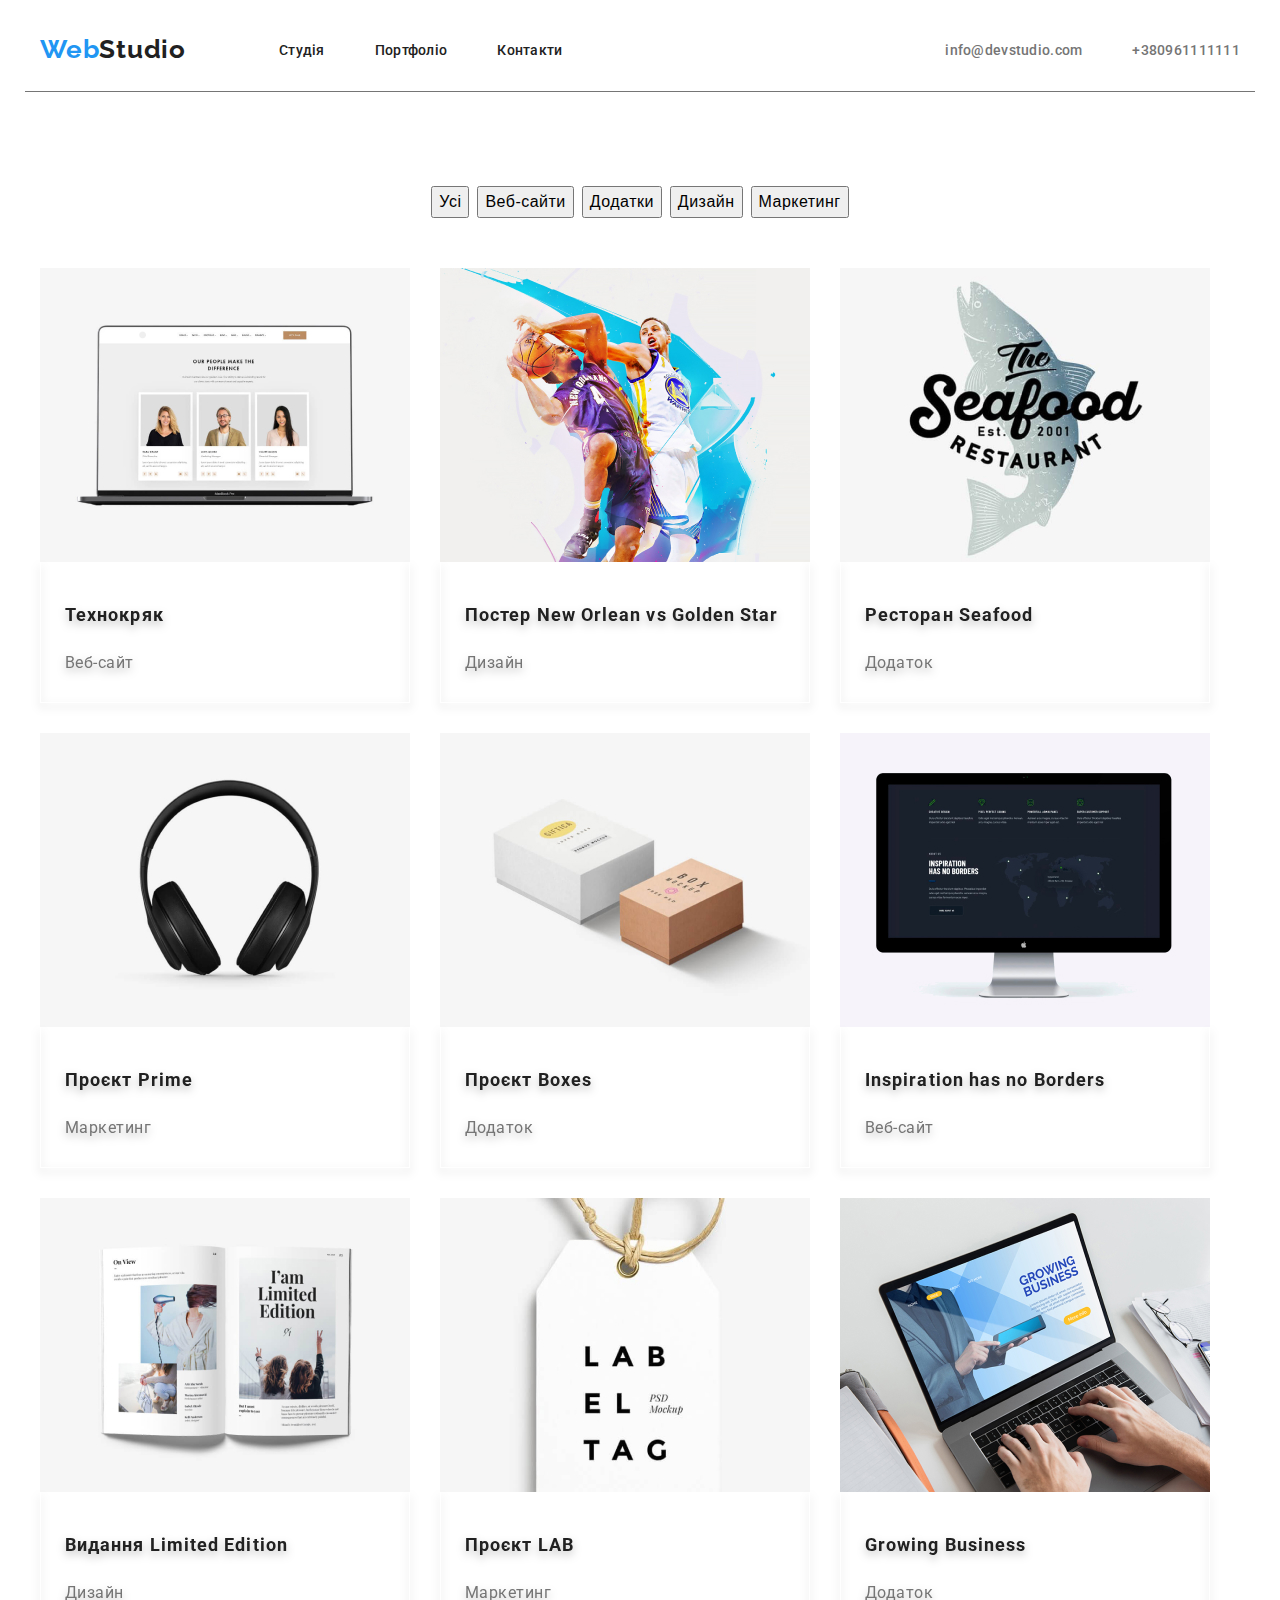
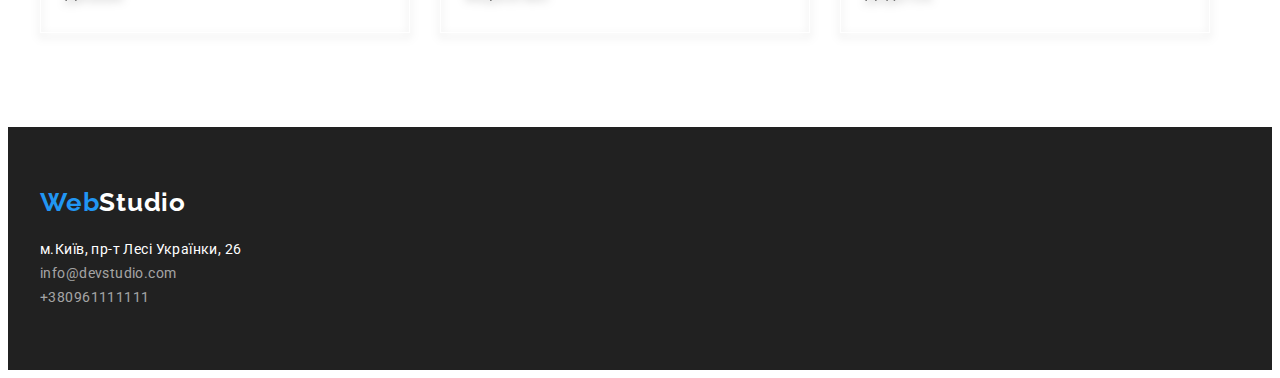
==== portfolio.html @ 7c7ebc12 "Summary (required)" ====
<!DOCTYPE html>
<html lang="uk">

<head>
    <meta charset="UTF-8"/>
    <meta http-equiv="X-UA-Compatible" content="IE-edge"/>
    <meta name="viewport" content="width-device-width, initial-scale=1.0"/>
    <title>Портфоліо</title>
    <link href="https://fonts.googleapis.com/css2?family=Raleway:wght@700&family=Roboto:wght@400;500;700;900&display=swap" rel="stylesheet">
    <link rel="stylesheet" href="https://cdnjs.cloudflare.com/ajax/libs/modern-normalize/1.1.0/modern-normalize.min.css"
        integrity="sha512-wpPYUAdjBVSE4KJnH1VR1HeZfpl1ub8YT/NKx4PuQ5NmX2tKuGu6U/JRp5y+Y8XG2tV+wKQpNHVUX03MfMFn9Q=="
        crossorigin="anonymous" referrerpolicy="no-referrer">
    <link rel="stylesheet" href="./css/styles.css" />
</head>

<body class="page">
    <header class="page-header">
        <div class="container main-nav">
        <nav class="nav-main-nav">
            <a class="header-logo-link" href="#"> Web<span class="header-logo-link-text">Studio</span></a>
            <ul class="list-site-nav">
                <li class="list-item-link"><a class="header-link" href="./index.html"> Студія</a></li>               
                <li class="list-item-link"><a class="header-link" href="">Портфоліо </a></li>
                <li class="list-item-link"><a class="header-link"  href="">Контакти</a></li>
            </ul>
        </nav>
            <ul class="auth-nav-list">
            <li class="auth-nav-list-item"><a class="link-address" href="mailto:info@devstudio.com">info@devstudio.com</a></li>
            <li class="auth-nav-list-item"><a class="link-address" href="tel:+380961111111">+380961111111</a></li>
        </ul>
        </div>
    </header>
    <main>
       
        <section class="section">
            <h1 class="button-list visually-hidden"></h1>
            <ul class="button-list">
                <li> <button type="button" class="main-buttons" >Усі</button></li>
                <li> <button type="button" class="main-buttons">Веб-сайти</button></li>
                <li> <button type="button" class="main-buttons"">Додатки</button></li>
                <li> <button type="button" class="main-buttons">Дизайн</button></li>
                <li> <button type="button" class="main-buttons"">Маркетинг</button></li>
            </ul>
            <ul class="list-presents container">
                <li class="item-works">
                    <a class="link" href=""> 
                    <img class="img" src="./Images/imagesbody/images portfolio/img web.jpg" alt="технокряк" width="370" height="294">
                    <div class="presents">        
                    <h2 class="basic-point">Технокряк</h2>
                    <p class="point">Веб-сайт</p>
                    </div>
                    </a>
                </li>
                <li class="item-works">
                    <a class="link" href="">
                    <img class="img" src="./Images/imagesbody/images portfolio/img design.jpg" alt="Постер дизайну" width="370" height="294">
                    <div class="presents">
                    <h2 class="basic-point">Постер New Orlean vs Golden Star</h2>
                    <p class="point">Дизайн</p>
                    </div>
                    </a>
                </li>
                <li class="item-works">
                    <a class="link" href="">
                    <img class="img" src="./Images/imagesbody/images portfolio/img addition.jpg" alt="Додаток" width="370" height="294">
                    <div class="presents">
                    <h2 class="basic-point">Ресторан Seafood</h2>
                    <p class="point">Додаток</p>
                    </div>
                    </a>
                </li>
                <li class="item-works">
                    <a class="link" href="">
                    <img class="img" src="./Images/imagesbody/images portfolio/img progect prime.jpg" alt="Проєкт прайм" width="370" height="294">
                    <div class="presents">
                    <h2 class="basic-point">Проєкт Prime</h2>
                    <p class="point">Маркетинг</p>
                    </div>
                </a>
                </li>
                <li class="item-works">
                    <a class="link" href="">
                    <img class="img" src="./Images/imagesbody/images portfolio/img progect boxes.jpg" alt="Проєкт Boxes" width="370" height="294">
                    <div class="presents">
                    <h2 class="basic-point">Проєкт Boxes</h2>
                    <p class="point">Додаток</p>
                    </div>
                    </a>
                </li>
                <li class="item-works">
                    <a class="link" href="">
                    <img class="img" src="./Images/imagesbody/images portfolio/img web2.jpg" alt="Веб-сайт" width="370" height="294">
                    <div class="presents" >
                    <h2 class="basic-point">Inspiration has no Borders</h2>
                    <p class="point">Веб-сайт</p>
                    </div>
                    </a>
                </li>
                <li class="item-works">
                    <a class="link" href="">
                    <img class="img" src="./Images/imagesbody/images portfolio/img design edition.jpg" alt="Видання Limited Edition" width="370" height="294">
                    <div class="presents">
                    <h2 class="basic-point">Видання Limited Edition</h2>
                    <p class="point">Дизайн</p>
                    </div>
                    </a>
                </li>
                <li class="item-works">
                    <a class="link" href="">
                    <img class="img" src="./Images/imagesbody/images portfolio/img progect lab.jpg" alt="Проєкт LAB" width="370" height="294">
                    <div class="presents">
                    <h2 class="basic-point">Проєкт LAB</h2>
                    <p class="point">Маркетинг</p>
                    </div>
                    </a>
                </li>
                <li class="item-works">
                    <a class="link" href="">
                    <img class="img" src="./Images/imagesbody/images portfolio/img growing business.jpg" alt="Додаток для бізнесу" width="370"height="294">
                    <div class="presents" >
                    <h2 class="basic-point">Growing Business</h2>
                    <p class="point">Додаток</p>
                    </div>
                    </a>
                </li>
            </ul>
        </section>
    </main>
    <footer class="footer">
        <div class="container">
        <a class="footer-logo-link" href="#"> Web<span class="footer-logo-link-text">Studio</span> </a>
        <address class="footer-address">
            <ul class="footer-address-list">
                <li class="footer-address-list-item"><a class="link"href="https://www.google.com/maps/place/%D0%B1%D1%83%D0%BB.+%D0%9B%D0%B5%D1%81%D0%B8+%D0%A3%D0%BA%D1%80%D0%B0%D0%B8%D0%BD%D0%BA%D0%B8,+26,+%D0%9A%D0%B8%D0%B5%D0%B2,+02000/@50.4265807,30.5383858,17z/data=!3m1!4b1!4m5!3m4!1s0x40d4cf0e033ecbe9:0x57a4dffefec77da0!8m2!3d50.4265807!4d30.5383858">м.Київ, пр-т Лесі Українки, 26</a></li>
                <li class="footer-address-item"><a class="link" href="mailto:info@devstudio.com">info@devstudio.com</a></li>
                <li class="footer-address-item"><a class="link" href="tel:+380961111111">+380961111111</a></li>
            </ul>
        </address>
        </div>
    </footer>
    
    </body>
    
    </html>
---- css/styles.css ----
:root{
    /*Fonts*/
    --main-font:'Roboto',sans-serif;
    --secondary-font:'Raleway',sans-serif;
    /*Text colors*/
    --main-txt-cl: #212121;
    --light-txt-cl:#FFFFFF;
    --accent-txt-cl:#2196F3;
    --grey-txt-cl:#757575;
        }
    /*reset*/
    .link{
        text-decoration: none;
        color: currentColor;
        list-style: none;
    }
    .list{
        list-style: none;
        text-decoration: none;
    }
.page {
    background-color: var(--light-txt-cl);
    font-family: Roboto, sans-serif;
}
.logo {
    font-family:var(--secondary-font);
    font-weight: 700;
    font-size: 26px;
    line-height: 1.2;    
    letter-spacing: 0.03em;
    color: var(--accent-txt-cl);
}

.header {
    background-color:var(--light-txt-cl);
    border-bottom: 1px solid var(--grey-txt-cl);
}
.page-header:{
    border-bottom: 1px;
    border-bottom: solid;
    border-bottom: var(--grey-txt-cl);
}
.header-link{
    text-decoration: none;
    font-weight: 500;
    font-size: 14px;
    line-height: 1.2;
    letter-spacing: 0.02em;
    color: var(--main-txt-cl);
        
}
.header-link:hover,
.header-link:focus{
    color:var(--accent-txt-cl) ;
    cursor: pointer;
}

.hero {
    background-color:var(--main-txt-cl);
}
.hero-title {
    color:var(--light-txt-cl);
    font-weight: 900;
    font-size: 44px;
    line-height: 1.36;
    text-align: center;
    letter-spacing: 0.06em;
    text-transform: uppercase;
    padding-bottom: 30px;
}
.btn{
    font-weight: 700;
    font-size: 16px;
    line-height: 1.88;
    padding: 10px 32px;
    border-radius: 6px;
    align-items: center;
    text-align: center;
    letter-spacing: 0.06em;
    color: var(--light-txt-cl);
    background-color:var(--accent-txt-cl);
    cursor: pointer;
   }
.btn:hover {
    background-color: var(--accent-txt-cl);
    color: var(--light-txt-cl);
    cursor: pointer;
    /*filter:drop-shadow(0px 0 px 1 px rgba 0)*/
}

.btn:focus {
    background-color: var(--accent-txt-cl);
    color: var(--light-txt-cl);
}

.main.basic-works{
    color: var(--main-txt-cl);
}
.basic-points {
    font-weight: 700;
    font-size: 14px;
    line-height: 1.2;
    letter-spacing: 0.03em;
    text-transform: uppercase;
    margin-bottom: 10px;
}
.points{
    font-size: 14px;
    line-height: 1.71;   
    letter-spacing: 0.03em;
    color:var(--grey-txt-cl);
}
.presented-works {
    font-weight: 700;
    font-size: 36px;
    line-height: 1.16;
    text-align: center;
    letter-spacing: 0.03em;
    color: var(--main-txt-cl);
    margin-bottom: 50px;
    align-items: center;
}

.team{
        font-weight: 700;
        font-size: 36px;
        line-height: 1.16;
        text-align: center;
        letter-spacing: 0.03em;
        color:var(--main-txt-cl);
        margin-bottom: 50px;
}   
.full-name{
        font-weight: 500;
        font-size: 16px;
        line-height: 1.18;
        text-align: center;
        letter-spacing: 0.03em;
        color: var(--main-txt-cl)

}
.position{
        font-size: 16px;
        line-height: 1.18;
        text-align: center;
        letter-spacing: 0.03em;
        color:var(--grey-txt-cl);
        margin-top: 10px;
}
.footer{
    background-color:var(--main-txt-cl);
    color:var(--light-txt-cl);
    padding-top: 60px;
    padding-bottom: 60px;
}

.footer-address-list{
        font-size: 14px;
        line-height: 1.71;
        letter-spacing: 0.03em;
        text-decoration: none;
        list-style: none;
        margin-bottom: 9px;
        
}
.footer-address-list:last-child{
    margin-bottom: 0;
}
.footer-logo{
    background-color:var(--main-txt-cl);
    font-family:Raleway,sans-serif;
}
.main-buttons{
    font-weight: 500;
    font-size: 16px;
    line-height: 1.62;
    text-align: center;
    letter-spacing: 0.03em;
    color:var(--main-txt-cl)
     background-color:var(--light-txt-cl);
      
}
.main-buttons:hover {
    background-color: var(--accent-txt-cl);
    color: var(--light-txt-cl);
    cursor: pointer;
    /*filter:drop-shadow(0px 0 px 1 px rgba 0)*/
}

.main-buttons:focus {
    background-color: var(--accent-txt-cl);
    color: var(--light-txt-cl);
}
    
.footer-logo-link {
    font-family: Raleway, sans-serif;
    color: var(--accent-txt-cl);
    text-decoration: none;
    font-weight:700;
    font-size: 26px;
    line-height: 1.19;
    letter-spacing: 0.03em;
    
}
.header-logo-link {
        font-family:Raleway,sans-serif;
        color: var(--accent-txt-cl);
        text-decoration: none;
        font-weight: 700;
        font-size: 26px;
        line-height: 1.19;
        letter-spacing: 0.03em;
}
.header-logo-link-text{
    font-family:Raleway,sans-serif;
    color:var(--main-txt-cl);
}
.footer-logo-link-text {
    font-family:Raleway,sans-serif;
    color:var(--light-txt-cl);
}
.footer-address{
    font-style: normal;
    color: var(--light-txt-cl);
    margin-top: 20px;
}
.footer-address-list-item:{
    font-size: 14px;
    line-height: 1.71;
    letter-spacing: 0.03em;
    color:var(--light-txt-cl);
    text-decoration: none;
    list-style: none;
}
.footer-address-item {
    color: rgba(255, 255, 255, 0.6);
}
.footer-address-item:last-child{
    margin-bottom: 0;
}

.list {
    font-size: 14px;
    line-height: 1.14;
    letter-spacing: 0.02em;
    color: var(--main-txt-cl);
}

.link-address {
    text-decoration: none;
    font-weight: 500;
    font-size: 14px;
    line-height: 1.14;
    letter-spacing: 0.02em;
    color: var(--grey-txt-cl);
}

.link-address:hover {
    color: var(--accent-txt-cl);
    cursor: pointer;
    /*filter:drop-shadow(0px 0 px 1 px rgba 0)*/

}

.link-address:focus {
    color: var(--accent-txt-cl);
    cursor: pointer;

}

.basic-point {
    font-weight: 700;
    font-size: 18px;
    line-height: 2;
    /* identical to box height, or 200% */
    letter-spacing: 0.06em;
    color: var(--main-txt-cl);
    list-style: none;
    text-decoration: none;
}

.point {
    font-weight: 400;
    font-size: 16px;
    line-height: 1.88;
    /* identical to box height, or 188% */
    letter-spacing: 0.03em;
    color: var(--grey-txt-cl);
    margin-bottom: 4px;
}

.list-item-link:hover {
    color: var(--main-txt-cl);
    cursor: pointer;
    /*filter:drop-shadow(0px 0 px 1 px rgba 0)*/

}

.list-item-link:focus {
    color: var(--accent-txt-cl);
    cursor: pointer;

}
/* reset */
h1,
h2
h3,
h4,
h5,
h6,
ul,
p {
    margin: 0;
    padding: 0;
    list-style: none;
}

img {
    display: block;
    max-width: 100%;
    height: auto;
    
}

.container {
    width: 1200px;
    padding-left: 15px;
    padding-right: 15px;
    margin-left: auto;
    margin-right: auto;
   
}
.container-flex{
    padding-top: 30px;
    padding-bottom: 30px;
}
.main-nav{
    display: flex;
    align-items: center;
    border-bottom: 1px solid var(--grey-txt-cl);

}
.nav-main-nav {
    display: flex;
    align-items: center;
}

.list {
    list-style: none;
    display: flex;
    margin: 0;
    padding: 0;
    gap: 30px;
}
.nav-list {
    list-style: none;
    margin-right: auto;
    display: flex;
    align-items: center;
    gap: 30px;
    text-decoration: none;
    }
.header-nav-link {
    display: block;
    padding-top: 52px;
    padding-bottom: 52px;
    font-weight: 800;
    font-size: 12px;
    line-height: 1.33;
    letter-spacing: 0.1em;
    color: var(--main-txt-cl);
    }
.header-group {
    display: flex;
    align-items: center;
    }
.header-contact-link {
    list-style: none
    margin-right: 344px;
    box-sizing: border-box;
    padding-top: 120px;
    padding-bottom: 120px;
}
       
.box {
    width: 150px;
    height: 150px;
    font-size: 2em;
    color: white;
    text-align: center;
    line-height: 150px;
    border-radius: 10px;
    box-shadow: rgba(50, 50, 93, 0.25) 0px 2px 5px -1px, rgba(0, 0, 0, 0.3) 0px 1px 3px -1px;
}
.box:first-child {
    background-color: var(--color-1);
}

.box:nth-child(2n) {
    background-color: var(--color-2);
}

.box:nth-child(2n + 1) {
    background-color: var(--color-3);
}

.list-site-nav {
   display: flex; 
   list-style: none;
   margin-left: 93px;
}

.auth-nav-list {
    display: flex;
    margin-left: auto;
}
.auth-nav-list-item {
    margin-right: 50px;
}
.auth-nav-list-item:last-child{
        margin-right:0;
}
.list-item-link {
    display: block;
    margin-right: 50px;
    padding-top: 32px;
    padding-bottom: 32px;
}
.list-item-link:last-child{
    margin-right: 0;
}
.hero{
    text-align: center;
    padding-top: 200px;
    padding-bottom: 200px;
    margin-bottom: auto;
    margin-right: auto;
    
}
.hero-title {
    margin-bottom: 30px;

}
.section {
    padding-top: 94px;
    padding-bottom: 94px;
}
.list-presents {
    flex-wrap: wrap;
    display: flex;
    gap: 30px;
    
}
.item-works {
    
}
.item-works:nth-child(3n){
    margin-right: 0;
}


.button-list {
    display: flex;
    justify-content: center;
    list-style-type: none;
    margin-bottom: 50px;
    gap: 8px;
    }
    
.button-list:last-child {
        margin-right: 0;
    }

.main-footer {
    text-align:left;
    box-sizing: border-box;
    display: block;
    padding-top: 60px;
    padding-bottom: 60px;

}
.visually-hidden {
    position: absolute;
    width: 1px;
    height: 1px;
    margin: -1px;
    border: 0;
    padding: 0;
    white-space: nowrap;
    clip-path: inset(100%);
    clip: rect(0 0 0 0);
    overflow: hidden;
}
.presents{
    padding-top: 20px;
    padding-bottom: 20px ;
    padding-left:24px; ;
    padding-right:24px ;
    border-left: 1px solid var(--light-txt-cl);
    border-right:1px solid var(--light-txt-cl);
    border-bottom: 1px solid var(--light-txt-cl);
    filter: drop-shadow(0px 4px 4px rgba(0, 0, 0, 0.25));
}
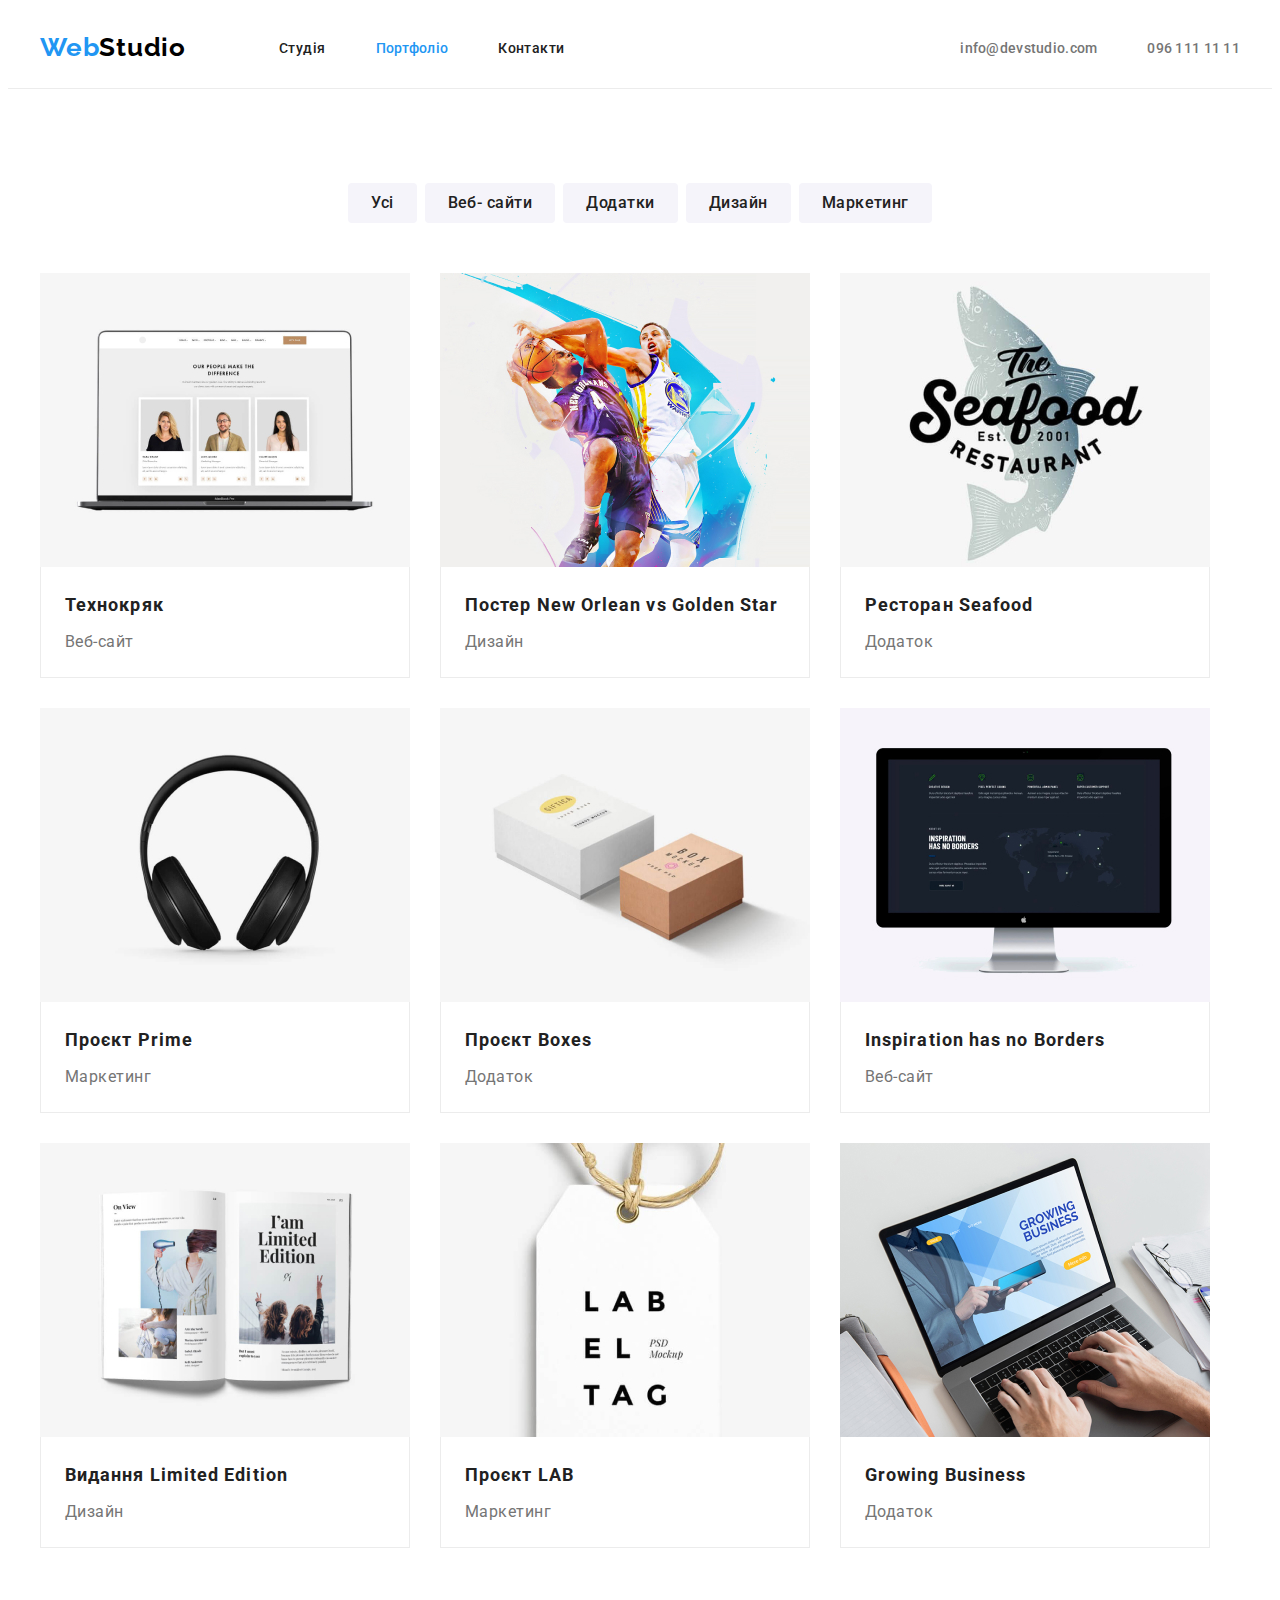
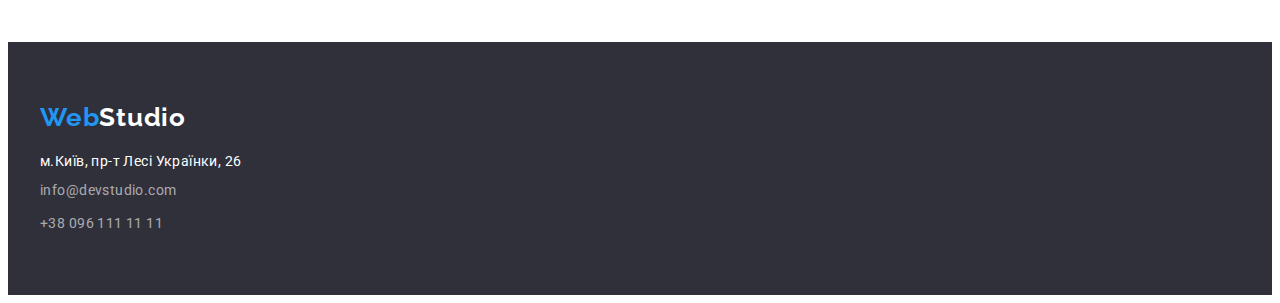
==== commit 496451de: "Summary required" ====
--- a/portfolio.html
+++ b/portfolio.html
@@ -1,144 +1,170 @@
 <!DOCTYPE html>
-<html lang="uk">
+<html lang="en">
 
 <head>
-    <meta charset="UTF-8"/>
-    <meta http-equiv="X-UA-Compatible" content="IE-edge"/>
-    <meta name="viewport" content="width-device-width, initial-scale=1.0"/>
-    <title>Портфоліо</title>
-    <link href="https://fonts.googleapis.com/css2?family=Raleway:wght@700&family=Roboto:wght@400;500;700;900&display=swap" rel="stylesheet">
+    <meta charset="UTF-8" />
+    <meta http-equiv="X-UA-Compatible" content="IE=edge" />
+    <meta name="viewport" content="width=device-width, initial-scale=1.0" />
+    <title>Second page</title>
+    <link rel="preconnect" href="https://fonts.googleapis.com">
+    <link rel="preconnect" href="https://fonts.gstatic.com" crossorigin>
+    <link
+        href="https://fonts.googleapis.com/css2?family=Montserrat:wght@400;700&family=Raleway:wght@700&family=Roboto:wght@400;500;700;900&display=swap"
+        rel="stylesheet">
+
+    <!-- normalize -->
     <link rel="stylesheet" href="https://cdnjs.cloudflare.com/ajax/libs/modern-normalize/1.1.0/modern-normalize.min.css"
         integrity="sha512-wpPYUAdjBVSE4KJnH1VR1HeZfpl1ub8YT/NKx4PuQ5NmX2tKuGu6U/JRp5y+Y8XG2tV+wKQpNHVUX03MfMFn9Q=="
-        crossorigin="anonymous" referrerpolicy="no-referrer">
+        crossorigin="anonymous" referrerpolicy="no-referrer" />
+
     <link rel="stylesheet" href="./css/styles.css" />
 </head>
 
-<body class="page">
-    <header class="page-header">
-        <div class="container main-nav">
-        <nav class="nav-main-nav">
-            <a class="header-logo-link" href="#"> Web<span class="header-logo-link-text">Studio</span></a>
-            <ul class="list-site-nav">
-                <li class="list-item-link"><a class="header-link" href="./index.html"> Студія</a></li>               
-                <li class="list-item-link"><a class="header-link" href="">Портфоліо </a></li>
-                <li class="list-item-link"><a class="header-link"  href="">Контакти</a></li>
+<body>
+
+    <!-- Шапка сторінки -->
+    <header class="section-header">
+        <div class="container header-box">
+            <a class="link-header" href=""><span class="logo">Web</span>Studio</a>
+
+            <!-- Навігація -->
+            <nav class="nav">
+                <ul class="nav-list">
+                    <li class="nav-item">
+                        <a class="link" href="./index.html">Студія</a>
+                    </li>
+                    <li class="nav-item">
+                        <a class="link current" href="">Портфоліо</a>
+                    </li>
+                    <li class="nav-item">
+                        <a class="link" href="">Контакти</a>
+                    </li>
+                </ul>
+            </nav>
+            <ul class="list-contacts">
+                <li class="contacts">
+                    <a class="link-mail" class="mail" href="mailto:info@devstudio.com">info@devstudio.com</a>
+                </li>
+                <li class="contacts">
+                    <a class="link-tel" href="tel:+380961111111"><span class="tel">096 111 11 11</span></a>
+                </li>
             </ul>
-        </nav>
-            <ul class="auth-nav-list">
-            <li class="auth-nav-list-item"><a class="link-address" href="mailto:info@devstudio.com">info@devstudio.com</a></li>
-            <li class="auth-nav-list-item"><a class="link-address" href="tel:+380961111111">+380961111111</a></li>
-        </ul>
         </div>
     </header>
+
     <main>
-       
-        <section class="section">
-            <h1 class="button-list visually-hidden"></h1>
-            <ul class="button-list">
-                <li> <button type="button" class="main-buttons" >Усі</button></li>
-                <li> <button type="button" class="main-buttons">Веб-сайти</button></li>
-                <li> <button type="button" class="main-buttons"">Додатки</button></li>
-                <li> <button type="button" class="main-buttons">Дизайн</button></li>
-                <li> <button type="button" class="main-buttons"">Маркетинг</button></li>
-            </ul>
-            <ul class="list-presents container">
-                <li class="item-works">
-                    <a class="link" href=""> 
-                    <img class="img" src="./Images/imagesbody/images portfolio/img web.jpg" alt="технокряк" width="370" height="294">
-                    <div class="presents">        
-                    <h2 class="basic-point">Технокряк</h2>
-                    <p class="point">Веб-сайт</p>
-                    </div>
-                    </a>
-                </li>
-                <li class="item-works">
-                    <a class="link" href="">
-                    <img class="img" src="./Images/imagesbody/images portfolio/img design.jpg" alt="Постер дизайну" width="370" height="294">
-                    <div class="presents">
-                    <h2 class="basic-point">Постер New Orlean vs Golden Star</h2>
-                    <p class="point">Дизайн</p>
-                    </div>
-                    </a>
-                </li>
-                <li class="item-works">
-                    <a class="link" href="">
-                    <img class="img" src="./Images/imagesbody/images portfolio/img addition.jpg" alt="Додаток" width="370" height="294">
-                    <div class="presents">
-                    <h2 class="basic-point">Ресторан Seafood</h2>
-                    <p class="point">Додаток</p>
-                    </div>
-                    </a>
-                </li>
-                <li class="item-works">
-                    <a class="link" href="">
-                    <img class="img" src="./Images/imagesbody/images portfolio/img progect prime.jpg" alt="Проєкт прайм" width="370" height="294">
-                    <div class="presents">
-                    <h2 class="basic-point">Проєкт Prime</h2>
-                    <p class="point">Маркетинг</p>
-                    </div>
-                </a>
-                </li>
-                <li class="item-works">
-                    <a class="link" href="">
-                    <img class="img" src="./Images/imagesbody/images portfolio/img progect boxes.jpg" alt="Проєкт Boxes" width="370" height="294">
-                    <div class="presents">
-                    <h2 class="basic-point">Проєкт Boxes</h2>
-                    <p class="point">Додаток</p>
-                    </div>
-                    </a>
-                </li>
-                <li class="item-works">
-                    <a class="link" href="">
-                    <img class="img" src="./Images/imagesbody/images portfolio/img web2.jpg" alt="Веб-сайт" width="370" height="294">
-                    <div class="presents" >
-                    <h2 class="basic-point">Inspiration has no Borders</h2>
-                    <p class="point">Веб-сайт</p>
-                    </div>
-                    </a>
-                </li>
-                <li class="item-works">
-                    <a class="link" href="">
-                    <img class="img" src="./Images/imagesbody/images portfolio/img design edition.jpg" alt="Видання Limited Edition" width="370" height="294">
-                    <div class="presents">
-                    <h2 class="basic-point">Видання Limited Edition</h2>
-                    <p class="point">Дизайн</p>
-                    </div>
-                    </a>
-                </li>
-                <li class="item-works">
-                    <a class="link" href="">
-                    <img class="img" src="./Images/imagesbody/images portfolio/img progect lab.jpg" alt="Проєкт LAB" width="370" height="294">
-                    <div class="presents">
-                    <h2 class="basic-point">Проєкт LAB</h2>
-                    <p class="point">Маркетинг</p>
-                    </div>
-                    </a>
-                </li>
-                <li class="item-works">
-                    <a class="link" href="">
-                    <img class="img" src="./Images/imagesbody/images portfolio/img growing business.jpg" alt="Додаток для бізнесу" width="370"height="294">
-                    <div class="presents" >
-                    <h2 class="basic-point">Growing Business</h2>
-                    <p class="point">Додаток</p>
-                    </div>
-                    </a>
-                </li>
-            </ul>
+
+        <!-- Секція проєкти -->
+
+        <section class="section section-projects">
+            <div class="container">
+                <h1 class="visually-hidden">фільтри</h1>
+                <ul class="buttons">
+                    <li><button class="c-button" type="button">Усі</button></li>
+                    <li><button class="c-button" type="button">Веб- сайти</button></li>
+                    <li><button class="c-button" type="button">Додатки</button></li>
+                    <li><button class="c-button" type="button">Дизайн</button></li>
+                    <li><button class="c-button" type="button">Маркетинг</button></li>
+                </ul>
+
+                <ul class="flex-container">
+                    <li class="flex-element">
+                        <img class="flex-item" src="./Images/imagesbody/images portfolio/img web.jpg" alt="Технокряк"
+                            width="370"></img>
+                        <div class="description">
+                            <h2 class="pr-title">Технокряк</h2>
+                            <p class="subtext">Веб-сайт</p>
+                        </div>
+                    </li>
+                    <li class="flex-element">
+                        <img class="flex-item" src="./Images/imagesbody/images portfolio/img design.jpg" alt="Постер"
+                            width="370"></img>
+                        <div class="description">
+                            <h2 class="pr-title">Постер New Orlean vs Golden Star</h2>
+                            <p class="subtext">Дизайн</p>
+                        </div>
+                    </li>
+                    <li class="flex-element">
+                        <img class="flex-item" src="./Images/imagesbody/images portfolio/img addition.jpg"
+                            alt="Ресторан Seafood" width="370"></img>
+                        <div class="description">
+                            <h2 class="pr-title">Ресторан Seafood</h2>
+                            <p class="subtext">Додаток</p>
+                        </div>
+                    </li>
+                    <li class="flex-element">
+                        <img class="flex-item" src="./Images/imagesbody/images portfolio/img progect prime.jpg"
+                            alt="Проєкт Prime" width="370"></img>
+                        <div class="description">
+                            <h2 class="pr-title">Проєкт Prime</h2>
+                            <p class="subtext">Маркетинг</p>
+                        </div>
+                    </li>
+                    <li class="flex-element">
+                        <img class="flex-item" src="./Images/imagesbody/images portfolio/img progect boxes.jpg"
+                            alt="Проєкт Boxes" width="370"></img>
+                        <div class="description">
+                            <h2 class="pr-title">Проєкт Boxes</h2>
+                            <p class="subtext">Додаток</p>
+                        </div>
+                    </li>
+                    <li class="flex-element">
+                        <img class="flex-item" src="./Images/imagesbody/images portfolio/img web2.jpg" alt="монітор"
+                            width="370"></img>
+                        <div class="description">
+                            <h2 class="pr-title">Inspiration has no Borders</h2>
+                            <p class="subtext">Веб-сайт</p>
+                        </div>
+                    </li>
+                    <li class="flex-element">
+                        <img class="flex-item" src="./Images/imagesbody/images portfolio/img design edition.jpg"
+                            alt="журнал" width="370"></img>
+                        <div class="description">
+                            <h2 class="pr-title">Видання Limited Edition</h2>
+                            <p class="subtext">Дизайн</p>
+                        </div>
+                    </li>
+                    <li class="flex-element">
+                        <img class="flex-item" src="./Images/imagesbody/images portfolio/img progect lab.jpg"
+                            alt="Етикетка" width="370"></img>
+                        <div class="description">
+                            <h2 class="pr-title">Проєкт LAB</h2>
+                            <p class="subtext">Маркетинг</p>
+                        </div>
+                    </li>
+                    <li class="flex-element">
+                        <img class="flex-item" src="./Images/imagesbody/images portfolio/img growing business.jpg"
+                            alt="лептоп" width="370"></img>
+                        <div class="description">
+                            <h2 class="pr-title">Growing Business</h2>
+                            <p class="subtext">Додаток</p>
+                        </div>
+                    </li>
+                </ul>
+            </div>
         </section>
+
     </main>
-    <footer class="footer">
-        <div class="container">
-        <a class="footer-logo-link" href="#"> Web<span class="footer-logo-link-text">Studio</span> </a>
-        <address class="footer-address">
-            <ul class="footer-address-list">
-                <li class="footer-address-list-item"><a class="link"href="https://www.google.com/maps/place/%D0%B1%D1%83%D0%BB.+%D0%9B%D0%B5%D1%81%D0%B8+%D0%A3%D0%BA%D1%80%D0%B0%D0%B8%D0%BD%D0%BA%D0%B8,+26,+%D0%9A%D0%B8%D0%B5%D0%B2,+02000/@50.4265807,30.5383858,17z/data=!3m1!4b1!4m5!3m4!1s0x40d4cf0e033ecbe9:0x57a4dffefec77da0!8m2!3d50.4265807!4d30.5383858">м.Київ, пр-т Лесі Українки, 26</a></li>
-                <li class="footer-address-item"><a class="link" href="mailto:info@devstudio.com">info@devstudio.com</a></li>
-                <li class="footer-address-item"><a class="link" href="tel:+380961111111">+380961111111</a></li>
-            </ul>
-        </address>
+
+    <!--Підвал-->
+    <footer class="section-footer">
+        <div class="container container-footer">
+            <a class="footer-link" href="">
+                <span class="logo">Web</span><span class="tail">Studio</span></a>
+            <address>
+                <ul class="footer-list">
+                    <li class="link-footer-address"><a class="link-footer-address"
+                            href="https://www.google.com/maps/place/%D0%B1%D1%83%D0%BB.+%D0%9B%D0%B5%D1%81%D0%B8+%D0%A3%D0%BA%D1%80%D0%B0%D0%B8%D0%BD%D0%BA%D0%B8,+26,+%D0%9A%D0%B8%D0%B5%D0%B2,+02000/@50.4265807,30.5383858,17z/data=!3m1!4b1!4m5!3m4!1s0x40d4cf0e033ecbe9:0x57a4dffefec77da0!8m2!3d50.4265807!4d30.5383858">м.Київ,
+                            пр-т Лесі Українки, 26</a></li>
+                    <li class="link-footer-item">
+                        <a class="link-footer-item" href="mailto:info@devstudio.com">info@devstudio.com</a>
+                    </li>
+                    <li class="link-footer-item">
+                        <a class="link-footer-item" href="tel:+380961111111">+38 096 111 11 11</a>
+                    </li>
+                </ul>
+            </address>
         </div>
     </footer>
-    
-    </body>
-    
-    </html>+
+</html>--- a/css/styles.css
+++ b/css/styles.css
@@ -1,484 +1,235 @@
-:root{
-    /*Fonts*/
-    --main-font:'Roboto',sans-serif;
-    --secondary-font:'Raleway',sans-serif;
-    /*Text colors*/
-    --main-txt-cl: #212121;
-    --light-txt-cl:#FFFFFF;
-    --accent-txt-cl:#2196F3;
-    --grey-txt-cl:#757575;
-        }
-    /*reset*/
-    .link{
-        text-decoration: none;
-        color: currentColor;
-        list-style: none;
-    }
-    .list{
-        list-style: none;
-        text-decoration: none;
-    }
-.page {
-    background-color: var(--light-txt-cl);
-    font-family: Roboto, sans-serif;
-}
-.logo {
-    font-family:var(--secondary-font);
+:root {
+    /* Текстові кольори */
+    --main-txt-color: #757575;
+    --header-color: #212121;
+    --accent-color: #2196F3;
+    --txt-color: #FFFFFF;
+    --add-color: rgba(255, 255, 255, 0.6);
+
+    /* Фонові кольри */
+    --main-bg-color: #FFFFFF;
+    --section-bg-color: #2F303A;
+    --add-bg-color: #F5F4FA;
+
+    /* Інше */
+}
+
+
+/* Стилі для index.html */
+body {
+    color: var(--main-txt-color);
+    background-color: var(--main-bg-color);
+    font-family: 'Roboto';
+    font-size: 14px;
+    /* line-height: calc(24/14);    */
+    letter-spacing: 0.03em;
+}
+
+.section {
+    padding-top: 94px;
+    padding-bottom: 94px;
+}
+
+/* Шапка */
+.section-header {
+    border-bottom: 1px solid #ECECEC;
+}
+.header-box {
+    display: flex;
+    align-items: center;
+}
+.link-header {
+    color: black;
+    text-decoration: none;
+    font-family: 'Raleway';
     font-weight: 700;
     font-size: 26px;
-    line-height: 1.2;    
-    letter-spacing: 0.03em;
-    color: var(--accent-txt-cl);
-}
-
-.header {
-    background-color:var(--light-txt-cl);
-    border-bottom: 1px solid var(--grey-txt-cl);
-}
-.page-header:{
-    border-bottom: 1px;
-    border-bottom: solid;
-    border-bottom: var(--grey-txt-cl);
-}
-.header-link{
-    text-decoration: none;
-    font-weight: 500;
-    font-size: 14px;
-    line-height: 1.2;
-    letter-spacing: 0.02em;
-    color: var(--main-txt-cl);
-        
-}
-.header-link:hover,
-.header-link:focus{
-    color:var(--accent-txt-cl) ;
-    cursor: pointer;
-}
-
-.hero {
-    background-color:var(--main-txt-cl);
-}
-.hero-title {
-    color:var(--light-txt-cl);
-    font-weight: 900;
-    font-size: 44px;
-    line-height: 1.36;
-    text-align: center;
-    letter-spacing: 0.06em;
-    text-transform: uppercase;
-    padding-bottom: 30px;
-}
-.btn{
-    font-weight: 700;
-    font-size: 16px;
-    line-height: 1.88;
-    padding: 10px 32px;
-    border-radius: 6px;
-    align-items: center;
-    text-align: center;
-    letter-spacing: 0.06em;
-    color: var(--light-txt-cl);
-    background-color:var(--accent-txt-cl);
-    cursor: pointer;
-   }
-.btn:hover {
-    background-color: var(--accent-txt-cl);
-    color: var(--light-txt-cl);
-    cursor: pointer;
-    /*filter:drop-shadow(0px 0 px 1 px rgba 0)*/
-}
-
-.btn:focus {
-    background-color: var(--accent-txt-cl);
-    color: var(--light-txt-cl);
-}
-
-.main.basic-works{
-    color: var(--main-txt-cl);
-}
-.basic-points {
-    font-weight: 700;
-    font-size: 14px;
-    line-height: 1.2;
-    letter-spacing: 0.03em;
-    text-transform: uppercase;
-    margin-bottom: 10px;
-}
-.points{
-    font-size: 14px;
-    line-height: 1.71;   
-    letter-spacing: 0.03em;
-    color:var(--grey-txt-cl);
-}
-.presented-works {
-    font-weight: 700;
-    font-size: 36px;
-    line-height: 1.16;
-    text-align: center;
-    letter-spacing: 0.03em;
-    color: var(--main-txt-cl);
-    margin-bottom: 50px;
-    align-items: center;
-}
-
-.team{
-        font-weight: 700;
-        font-size: 36px;
-        line-height: 1.16;
-        text-align: center;
-        letter-spacing: 0.03em;
-        color:var(--main-txt-cl);
-        margin-bottom: 50px;
-}   
-.full-name{
-        font-weight: 500;
-        font-size: 16px;
-        line-height: 1.18;
-        text-align: center;
-        letter-spacing: 0.03em;
-        color: var(--main-txt-cl)
-
-}
-.position{
-        font-size: 16px;
-        line-height: 1.18;
-        text-align: center;
-        letter-spacing: 0.03em;
-        color:var(--grey-txt-cl);
-        margin-top: 10px;
-}
-.footer{
-    background-color:var(--main-txt-cl);
-    color:var(--light-txt-cl);
-    padding-top: 60px;
-    padding-bottom: 60px;
-}
-
-.footer-address-list{
-        font-size: 14px;
-        line-height: 1.71;
-        letter-spacing: 0.03em;
-        text-decoration: none;
-        list-style: none;
-        margin-bottom: 9px;
-        
-}
-.footer-address-list:last-child{
+    line-height: calc(31/26);
+    letter-spacing: 0.03em;
+    margin-right: 93px;
+    padding-top: 24px;
+    padding-bottom: 25px;
+}
+
+.logo {
+    color: var(--accent-color);
+    margin-top: 0;
     margin-bottom: 0;
-}
-.footer-logo{
-    background-color:var(--main-txt-cl);
-    font-family:Raleway,sans-serif;
-}
-.main-buttons{
-    font-weight: 500;
-    font-size: 16px;
-    line-height: 1.62;
-    text-align: center;
-    letter-spacing: 0.03em;
-    color:var(--main-txt-cl)
-     background-color:var(--light-txt-cl);
-      
-}
-.main-buttons:hover {
-    background-color: var(--accent-txt-cl);
-    color: var(--light-txt-cl);
-    cursor: pointer;
-    /*filter:drop-shadow(0px 0 px 1 px rgba 0)*/
-}
-
-.main-buttons:focus {
-    background-color: var(--accent-txt-cl);
-    color: var(--light-txt-cl);
-}
-    
-.footer-logo-link {
-    font-family: Raleway, sans-serif;
-    color: var(--accent-txt-cl);
-    text-decoration: none;
-    font-weight:700;
-    font-size: 26px;
-    line-height: 1.19;
-    letter-spacing: 0.03em;
-    
-}
-.header-logo-link {
-        font-family:Raleway,sans-serif;
-        color: var(--accent-txt-cl);
-        text-decoration: none;
-        font-weight: 700;
-        font-size: 26px;
-        line-height: 1.19;
-        letter-spacing: 0.03em;
-}
-.header-logo-link-text{
-    font-family:Raleway,sans-serif;
-    color:var(--main-txt-cl);
-}
-.footer-logo-link-text {
-    font-family:Raleway,sans-serif;
-    color:var(--light-txt-cl);
-}
-.footer-address{
-    font-style: normal;
-    color: var(--light-txt-cl);
-    margin-top: 20px;
-}
-.footer-address-list-item:{
-    font-size: 14px;
-    line-height: 1.71;
-    letter-spacing: 0.03em;
-    color:var(--light-txt-cl);
-    text-decoration: none;
+
+}
+
+.list {
+
+    margin: 0;
+
+}
+
+ul {
     list-style: none;
-}
-.footer-address-item {
-    color: rgba(255, 255, 255, 0.6);
-}
-.footer-address-item:last-child{
+    margin-top: 0;
     margin-bottom: 0;
-}
-
-.list {
-    font-size: 14px;
-    line-height: 1.14;
-    letter-spacing: 0.02em;
-    color: var(--main-txt-cl);
-}
-
-.link-address {
-    text-decoration: none;
-    font-weight: 500;
-    font-size: 14px;
-    line-height: 1.14;
-    letter-spacing: 0.02em;
-    color: var(--grey-txt-cl);
-}
-
-.link-address:hover {
-    color: var(--accent-txt-cl);
-    cursor: pointer;
-    /*filter:drop-shadow(0px 0 px 1 px rgba 0)*/
-
-}
-
-.link-address:focus {
-    color: var(--accent-txt-cl);
-    cursor: pointer;
-
-}
-
-.basic-point {
-    font-weight: 700;
-    font-size: 18px;
-    line-height: 2;
-    /* identical to box height, or 200% */
-    letter-spacing: 0.06em;
-    color: var(--main-txt-cl);
-    list-style: none;
-    text-decoration: none;
-}
-
-.point {
-    font-weight: 400;
-    font-size: 16px;
-    line-height: 1.88;
-    /* identical to box height, or 188% */
-    letter-spacing: 0.03em;
-    color: var(--grey-txt-cl);
-    margin-bottom: 4px;
-}
-
-.list-item-link:hover {
-    color: var(--main-txt-cl);
-    cursor: pointer;
-    /*filter:drop-shadow(0px 0 px 1 px rgba 0)*/
-
-}
-
-.list-item-link:focus {
-    color: var(--accent-txt-cl);
-    cursor: pointer;
-
-}
-/* reset */
-h1,
-h2
-h3,
-h4,
-h5,
-h6,
-ul,
-p {
-    margin: 0;
-    padding: 0;
-    list-style: none;
+    padding: 0;
 }
 
 img {
     display: block;
     max-width: 100%;
     height: auto;
-    
-}
-
-.container {
-    width: 1200px;
-    padding-left: 15px;
-    padding-right: 15px;
+}
+
+/* Навігація */
+
+.nav {
+    margin-right: auto;
+
+
+}
+
+.nav-list {
+    display: flex;
+    gap: 50px;
+    padding: 0;
+    align-items: center;
+
+}
+
+
+.current {
+    color: var(--accent-color);
+    text-decoration: none;
+    font-weight: 500;
+    font-size: 14px;
+    line-height: calc(16/14);
+    letter-spacing: 0.02em;
+}
+
+.nav-item {
+    display: block;
+    padding: 32px 0;
+
+}
+
+.list-contacts {
+    display: flex;
+    align-items: center;
+    gap: 50px;
+
+
+}
+
+.nav,
+.link {
+    color: var(--header-color);
+    font-weight: 500;
+    /* padding-top: 32px;
+    padding-bottom: 32px; */
+    /* display: inline-block; */
+    align-items: baseline;
+
+}
+
+.current {
+    color: var(--accent-color);
+    text-decoration: none;
+    font-weight: 500;
+    font-size: 14px;
+    line-height: calc(16/14);
+    letter-spacing: 0.02em;
+}
+
+.nav .link:hover,
+.nav .link:focus {
+    color: var(--accent-color);
+
+}
+
+.contacts .link-mail:hover,
+.contacts .link:focus {
+    color: var(--accent-color);
+}
+
+.link-mail {
+    color: var(--main-txt-color);
+    text-decoration: none;
+    font-weight: 500;
+    line-height: calc(16/14);
+    letter-spacing: 0.02em;
+    padding: 32px 0;
+}
+
+.link-tel:hover {
+    color: var(--accent-color);
+}
+
+.link-tel {
+    color: var(--main-txt-color);
+    font-weight: 500;
+    line-height: calc(16/14);
+    letter-spacing: 0.02em;
+    text-decoration: none;
+    padding: 32px 0;
+    display: flex;
+}
+
+/* Hero */
+.section-hero {
+    max-width: 1600px;
+        height: 600px;
+        margin-left: auto;
+        margin-right: auto;
+        margin-top: 0;
+        margin-bottom: 0;
+        padding-top: 200px;
+        padding-bottom: 200px;
+        background-image: linear-gradient(to right, rgba(47, 48, 58, 0.4),
+                rgba(47, 48, 58, 0.4)), url(//Images/imagesbody/img-hero.jpg);
+        background-repeat: no-repeat;
+        background-size: cover;
+        background-position: center;
+   
+}
+
+.hero-title {
+    margin-top: 0;
+    margin-bottom: 30px;
+    font-weight: 900;
+    font-size: 44px;
+    line-height: calc(60/44);
+    letter-spacing: 0.06em;
+    text-transform: uppercase;
+    color: var(--txt-color);
+    margin-right: auto;
     margin-left: auto;
+    width: 696px;
+    text-align: center;
+    padding: 0;
+}
+
+.section-hero,
+.section-footer {
+    background-color: var(--section-bg-color);
+    color: var(--txt-color);
+}
+
+.button {
+    background-color: var(--accent-color);
+    color: var(--txt-color);
+    font-family: inherit;
+    font-weight: 700;
+    font-size: 16px;
+    line-height: calc(30/16);
+    letter-spacing: 0.06em;
+    cursor: pointer;
+    border-radius: 4px;
+    padding: 10px 32px;
+    text-align: center;
+    border: 1px solid transparent;
+    display: block;
     margin-right: auto;
-   
-}
-.container-flex{
-    padding-top: 30px;
-    padding-bottom: 30px;
-}
-.main-nav{
-    display: flex;
-    align-items: center;
-    border-bottom: 1px solid var(--grey-txt-cl);
-
-}
-.nav-main-nav {
-    display: flex;
-    align-items: center;
-}
-
-.list {
-    list-style: none;
-    display: flex;
-    margin: 0;
-    padding: 0;
-    gap: 30px;
-}
-.nav-list {
-    list-style: none;
-    margin-right: auto;
-    display: flex;
-    align-items: center;
-    gap: 30px;
-    text-decoration: none;
-    }
-.header-nav-link {
-    display: block;
-    padding-top: 52px;
-    padding-bottom: 52px;
-    font-weight: 800;
-    font-size: 12px;
-    line-height: 1.33;
-    letter-spacing: 0.1em;
-    color: var(--main-txt-cl);
-    }
-.header-group {
-    display: flex;
-    align-items: center;
-    }
-.header-contact-link {
-    list-style: none
-    margin-right: 344px;
-    box-sizing: border-box;
-    padding-top: 120px;
-    padding-bottom: 120px;
-}
-       
-.box {
-    width: 150px;
-    height: 150px;
-    font-size: 2em;
-    color: white;
-    text-align: center;
-    line-height: 150px;
-    border-radius: 10px;
-    box-shadow: rgba(50, 50, 93, 0.25) 0px 2px 5px -1px, rgba(0, 0, 0, 0.3) 0px 1px 3px -1px;
-}
-.box:first-child {
-    background-color: var(--color-1);
-}
-
-.box:nth-child(2n) {
-    background-color: var(--color-2);
-}
-
-.box:nth-child(2n + 1) {
-    background-color: var(--color-3);
-}
-
-.list-site-nav {
-   display: flex; 
-   list-style: none;
-   margin-left: 93px;
-}
-
-.auth-nav-list {
-    display: flex;
     margin-left: auto;
-}
-.auth-nav-list-item {
-    margin-right: 50px;
-}
-.auth-nav-list-item:last-child{
-        margin-right:0;
-}
-.list-item-link {
-    display: block;
-    margin-right: 50px;
-    padding-top: 32px;
-    padding-bottom: 32px;
-}
-.list-item-link:last-child{
-    margin-right: 0;
-}
-.hero{
-    text-align: center;
-    padding-top: 200px;
-    padding-bottom: 200px;
-    margin-bottom: auto;
-    margin-right: auto;
-    
-}
-.hero-title {
-    margin-bottom: 30px;
-
-}
-.section {
-    padding-top: 94px;
-    padding-bottom: 94px;
-}
-.list-presents {
-    flex-wrap: wrap;
-    display: flex;
-    gap: 30px;
-    
-}
-.item-works {
-    
-}
-.item-works:nth-child(3n){
-    margin-right: 0;
-}
-
-
-.button-list {
-    display: flex;
-    justify-content: center;
-    list-style-type: none;
-    margin-bottom: 50px;
-    gap: 8px;
-    }
-    
-.button-list:last-child {
-        margin-right: 0;
-    }
-
-.main-footer {
-    text-align:left;
-    box-sizing: border-box;
-    display: block;
-    padding-top: 60px;
-    padding-bottom: 60px;
-
-}
+
+}
+
 .visually-hidden {
     position: absolute;
     width: 1px;
@@ -491,13 +242,308 @@
     clip: rect(0 0 0 0);
     overflow: hidden;
 }
-.presents{
-    padding-top: 20px;
-    padding-bottom: 20px ;
-    padding-left:24px; ;
-    padding-right:24px ;
-    border-left: 1px solid var(--light-txt-cl);
-    border-right:1px solid var(--light-txt-cl);
-    border-bottom: 1px solid var(--light-txt-cl);
-    filter: drop-shadow(0px 4px 4px rgba(0, 0, 0, 0.25));
+
+/* Feature */
+
+
+.feature-list {
+    padding: 0;
+    margin: 0;
+    display: flex;
+    gap: 30px;
+}
+
+.feature-item {
+    width: 270px;
+}
+
+.feature-item :not(:nth-last-child) {
+    margin-right: 30px;
+}
+
+.features {
+    font-weight: 700;
+    font-size: 14px;
+    line-height: calc(16/14);
+    letter-spacing: 0.03em;
+    text-transform: uppercase;
+    color: var(--header-color);
+    margin-top: 0;
+    margin-bottom: 10px;
+    padding: 0;
+}
+
+.title {
+    font-weight: 700;
+    font-size: 36px;
+    line-height: calc(42/36);
+    letter-spacing: 0.03em;
+    color: var(--header-color);
+    text-align: center;
+    padding: 0;
+    margin-top: 0;
+    margin-bottom: 50px;
+
+}
+
+.subtitle {
+    font-size: 14px;
+    line-height: calc(24/14);
+    letter-spacing: 0.03em;
+    margin-top: 0;
+    margin-bottom: 0;
+
+}
+
+/* Чим ми займаємося */
+
+.work-list {
+    display: flex;
+    gap: 30px;
+    padding: 0;
+}
+
+.section-work {
+    padding-top: 0;
+}
+
+/* Наша команда */
+.section-about {
+    background-color: var(--add-bg-color);
+
+}
+
+.container-team {
+    justify-content: space-evenly;
+
+}
+
+.team-list {
+    display: flex;
+    gap: 30px;
+    padding: 0;
+}
+
+.team-item {
+    background-color: var(--main-bg-color);
+}
+
+.team {
+    font-weight: 500;
+    font-size: 16px;
+    line-height: calc(19/16);
+    letter-spacing: 0.03em;
+    color: var(--header-color);
+    margin: 0;
+    margin-bottom: 10px;
+
+}
+
+.team-text {
+
+    text-align: center;
+    padding-top: 30px;
+    padding-bottom: 30px;
+}
+
+.team-subtitle {
+    font-size: 16px;
+    line-height: calc(19/16);
+    letter-spacing: 0.03em;
+    margin-top: 0;
+    margin-bottom: 0;
+}
+
+.link {
+    text-decoration: none;
+}
+
+/* Підвал */
+.section-footer {
+    margin-top: 0;
+    margin-bottom: 0;
+    padding-top: 60px;
+    padding-bottom: 60px;
+}
+
+.footer-list {
+    /* display: flex;
+    gap: 9px; */
+    margin-left: 0;
+    padding: 0;
+}
+
+
+.footer-link {
+    font-family: 'Raleway';
+    font-weight: 700;
+    font-size: 26px;
+    line-height: calc(31/26);
+    letter-spacing: 0.03em;
+    color: var(--txt-color);
+    text-decoration: none;
+    margin-top: 20px;
+}
+
+address {
+    font-style: normal;
+    margin-top: 20px;
+}
+
+.paragraph {
+    padding: 0;
+    margin: 0;
+    margin-bottom: 9px;
+}
+
+.link-footer {
+    display: block;
+    color: var(--add-color);
+    text-decoration: none;
+    font-size: 14px;
+    line-height: calc(24/14);
+    margin-bottom: 9px;
+}
+
+.link-footer-address {
+    text-decoration: none;
+    color: var(--txt-color);
+    margin-bottom: 9px;
+
+}
+
+.link-footer-address:hover,
+.link-footer-address:focus {
+    color: var(--accent-color);
+    text-decoration: none;
+}
+
+.link-footer-item {
+    color: var(--add-color);
+    text-decoration: none;
+    font-size: 14px;
+    line-height: calc(24/14);
+    margin-bottom: 9px
+}
+
+.link-footer-item:hover,
+.link-footer-item:focus {
+    color: var(--accent-color);
+    text-decoration: none;
+}
+
+.link-footer-item:last-child {
+    margin-bottom: 0px;
+}
+
+/* .footer-item {
+   
+}  */
+
+/* Стилі для portfolio.html */
+.visually-hidden {
+    position: absolute;
+    width: 1px;
+    height: 1px;
+    margin: -1px;
+    border: 0;
+    padding: 0;
+    white-space: nowrap;
+    clip-path: inset(100%);
+    clip: rect(0 0 0 0);
+    overflow: hidden;
+}
+.buttons {
+    display: flex;
+    margin-bottom: 50px;
+    justify-content: center;
+    padding: 0;
+    gap: 8px;
+}
+
+.buttons .c-buttons:last-child {
+    margin-right: 0px;
+}
+
+.flex-container {
+    display: flex;
+    flex-wrap: wrap;
+    gap: 30px;
+    padding-left: 0;
+
+}
+
+.flex-element {
+    width: 370px;
+}
+
+.flex-element:nth-child(3n) {
+    margin-right: 0px;
+}
+
+.flex-element:nth-last-child(-n+3) {
+    margin-bottom: 0;
+}
+
+.flex-item {
+    margin: 0;
+
+}
+
+.c-button {
+
+    background-color: var(--add-bg-color);
+    color: var(--header-color);
+    font-family: inherit;
+    font-weight: 500;
+    font-size: 16px;
+    line-height: calc(26/16);
+    letter-spacing: 0.03em;
+    cursor: pointer;
+    border-radius: 4px;
+    padding: 6px 22px;
+    text-align: center;
+    border: 1px solid transparent;
+
+}
+
+.description {
+
+    border: 1px solid #ECECEC;
+    border-top: none;
+    padding: 20px 24px;
+
+}
+.c-button:hover,
+.c-button:focus {
+    background-color: var(--accent-color);
+    color: var(--txt-color);
+}
+
+.pr-title {
+    color: var(--header-color);
+    font-weight: 700;
+    font-size: 18px;
+    line-height: calc(36/18);
+    letter-spacing: 0.06em;
+    margin: 0;
+    margin-bottom: 4px;
+    padding: 0;
+}
+
+.subtext {
+    font-size: 16px;
+    line-height: calc(30/16);
+    letter-spacing: 0.03em;
+    padding: 0;
+    margin: 0;
+}
+
+.container {
+    width: 1200px;
+    margin-right: auto;
+    margin-left: auto;
+    padding-right: 15px;
+    padding-left: 15px;
+
 }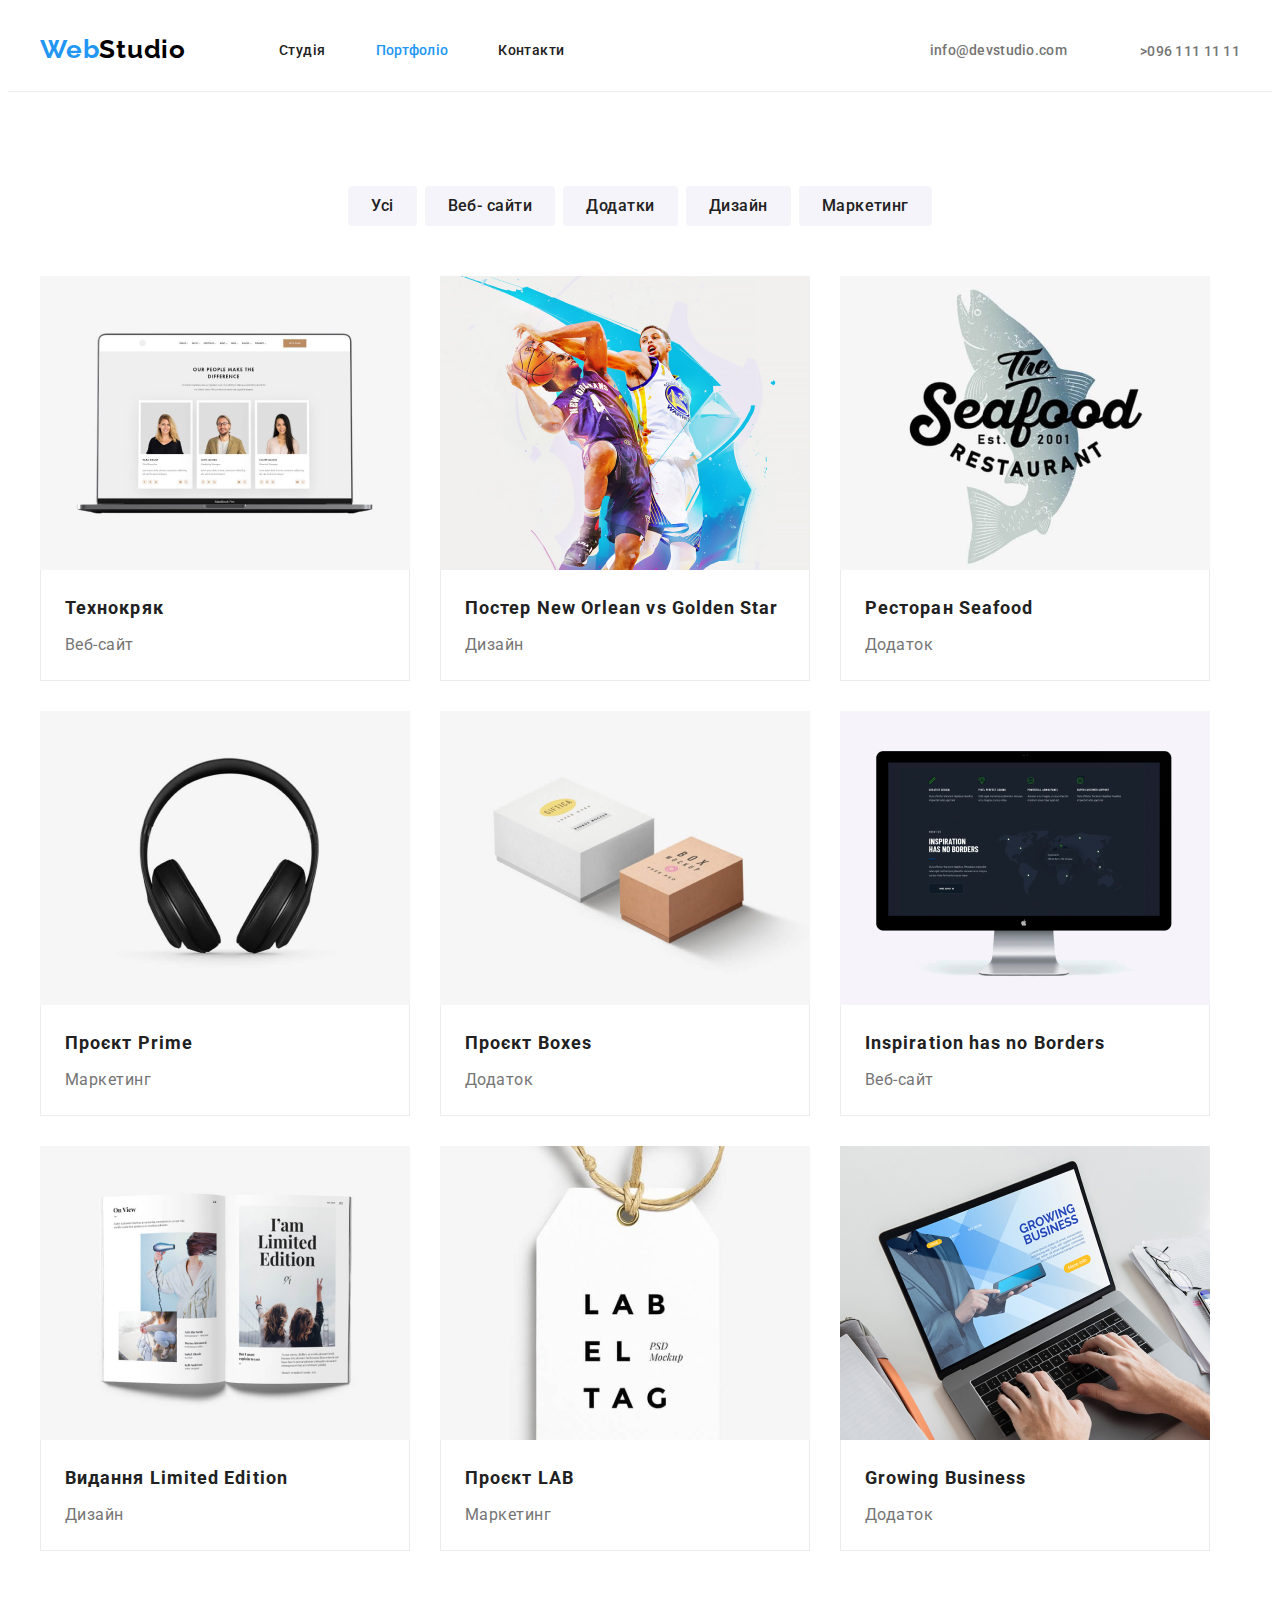
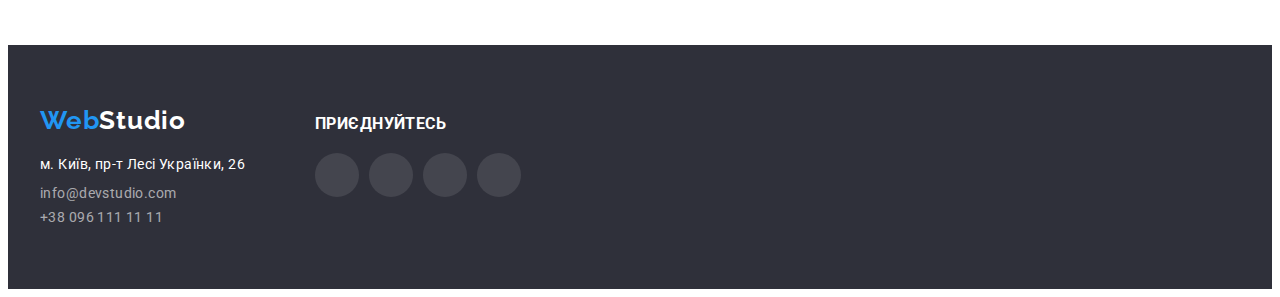
==== commit 45dde3b9: "Summary required" ====
--- a/portfolio.html
+++ b/portfolio.html
@@ -43,10 +43,17 @@
             </nav>
             <ul class="list-contacts">
                 <li class="contacts">
-                    <a class="link-mail" class="mail" href="mailto:info@devstudio.com">info@devstudio.com</a>
+                    <a class="link-mail" class="mail" href="mailto:info@devstudio.com"><svg class="mail-icon" width="16" height="12">
+                        <use href="./images/icons.svg#icon-envelope">
+                        </use>
+                    </svg>info@devstudio.com</a>
                 </li>
                 <li class="contacts">
-                    <a class="link-tel" href="tel:+380961111111"><span class="tel">096 111 11 11</span></a>
+                    <a class="link-tel" href="tel:+380961111111"><svg class="tel-icon" width="10" height="16">
+                        <use href="./images/icons.svg#icon-smartphone">
+                        </use>
+                    </svg>
+                    >096 111 11 11</a>
                 </li>
             </ul>
         </div>
@@ -148,22 +155,61 @@
 
     <!--Підвал-->
     <footer class="section-footer">
-        <div class="container container-footer">
-            <a class="footer-link" href="">
-                <span class="logo">Web</span><span class="tail">Studio</span></a>
-            <address>
-                <ul class="footer-list">
-                    <li class="link-footer-address"><a class="link-footer-address"
-                            href="https://www.google.com/maps/place/%D0%B1%D1%83%D0%BB.+%D0%9B%D0%B5%D1%81%D0%B8+%D0%A3%D0%BA%D1%80%D0%B0%D0%B8%D0%BD%D0%BA%D0%B8,+26,+%D0%9A%D0%B8%D0%B5%D0%B2,+02000/@50.4265807,30.5383858,17z/data=!3m1!4b1!4m5!3m4!1s0x40d4cf0e033ecbe9:0x57a4dffefec77da0!8m2!3d50.4265807!4d30.5383858">м.Київ,
-                            пр-т Лесі Українки, 26</a></li>
-                    <li class="link-footer-item">
-                        <a class="link-footer-item" href="mailto:info@devstudio.com">info@devstudio.com</a>
-                    </li>
-                    <li class="link-footer-item">
-                        <a class="link-footer-item" href="tel:+380961111111">+38 096 111 11 11</a>
-                    </li>
-                </ul>
-            </address>
+        <div class="container flex-container-f">
+            <div class="footer-contacts">
+                <a class="footer-link" href="">
+                    <span class="logo">Web</span><span class="tail">Studio</span></a>
+                <address>
+                    <p class="paragraph">м. Київ, пр-т Лесі Українки, 26</p>
+                    <ul class="footer-list">
+                        <li class="footer-item">
+                            <a class="link-footer" href="mailto:info@devstudio.com">info@devstudio.com</a>
+                        </li>
+                        <li class="footer-item">
+                            <a class="link-footer" href="tel:+380961111111">+38 096 111 11 11</a>
+    
+                        </li>
+                    </ul>
+                </address>
+            </div>
+    
+            <div class="social">
+                <h3 class="social-title">Приєднуйтесь</h3>
+                <ul class="social-list">
+                    <li class="social-item">
+                        <a class="social-link-f" href="" width="44" , height="44">
+                            <svg class="footer-icon" width="20" , height="20">
+                                <use href="./images/icons.svg#icon-instagram">
+                                </use>
+                            </svg>
+                        </a>
+                    </li>
+                    <li class="social-item">
+                        <a class="social-link-f" href="" width="44" , height="44">
+                            <svg class="footer-icon" width="20" , height="20">
+                                <use href="./images/icons.svg#icon-twitter">
+                                </use>
+                            </svg>
+                        </a>
+                    </li>
+                    <li class="social-item">
+                        <a class="social-link-f" href="" width="44" , height="44">
+                            <svg class="footer-icon" width="20" , height="20">
+                                <use href="./images/icons.svg#icon-facebook">
+                                </use>
+                            </svg>
+                        </a>
+                    </li>
+                    <li class="social-item">
+                        <a class="social-link-f" href="" width="44" , height="44">
+                            <svg class="footer-icon" width="20" , height="20">
+                                <use href="./images/icons.svg#icon-linkedin">
+                                </use>
+                            </svg>
+                        </a>
+                    </li>
+                </ul>
+            </div>
         </div>
     </footer>
 
--- a/css/styles.css
+++ b/css/styles.css
@@ -30,14 +30,35 @@
     padding-bottom: 94px;
 }
 
+.container {
+    width: 1200px;
+    margin-right: auto;
+    margin-left: auto;
+    padding-right: 15px;
+    padding-left: 15px;
+
+}
+
 /* Шапка */
 .section-header {
     border-bottom: 1px solid #ECECEC;
 }
+
+
+
+
 .header-box {
     display: flex;
+    width: 1200px;
+    padding-right: 15px;
+    padding-left: 15px;
     align-items: center;
-}
+
+
+}
+
+
+
 .link-header {
     color: black;
     text-decoration: none;
@@ -101,13 +122,20 @@
     font-size: 14px;
     line-height: calc(16/14);
     letter-spacing: 0.02em;
-}
+
+
+
+}
+
 
 .nav-item {
     display: block;
-    padding: 32px 0;
-
-}
+    margin-top: 32px;
+    margin-bottom: 32px;
+
+}
+
+
 
 .list-contacts {
     display: flex;
@@ -121,9 +149,7 @@
 .link {
     color: var(--header-color);
     font-weight: 500;
-    /* padding-top: 32px;
-    padding-bottom: 32px; */
-    /* display: inline-block; */
+    display: block;
     align-items: baseline;
 
 }
@@ -135,6 +161,8 @@
     font-size: 14px;
     line-height: calc(16/14);
     letter-spacing: 0.02em;
+
+
 }
 
 .nav .link:hover,
@@ -143,8 +171,13 @@
 
 }
 
-.contacts .link-mail:hover,
-.contacts .link:focus {
+
+
+
+.link-mail:hover,
+.link-mail:focus,
+.link-tel:hover,
+.link-tel:focus {
     color: var(--accent-color);
 }
 
@@ -156,6 +189,7 @@
     letter-spacing: 0.02em;
     padding: 32px 0;
 }
+
 
 .link-tel:hover {
     color: var(--accent-color);
@@ -171,22 +205,40 @@
     display: flex;
 }
 
+.link-mail,
+.link-tel {
+    display: block
+}
+
+.mail-icon {
+    fill: currentColor;
+    margin-right: 10px;
+
+}
+
+.tel-icon {
+    fill: currentColor;
+    margin-right: 10px;
+}
+
+
+
+
 /* Hero */
 .section-hero {
     max-width: 1600px;
-        height: 600px;
-        margin-left: auto;
-        margin-right: auto;
-        margin-top: 0;
-        margin-bottom: 0;
-        padding-top: 200px;
-        padding-bottom: 200px;
-        background-image: linear-gradient(to right, rgba(47, 48, 58, 0.4),
-                rgba(47, 48, 58, 0.4)), url(//Images/imagesbody/img-hero.jpg);
-        background-repeat: no-repeat;
-        background-size: cover;
-        background-position: center;
-   
+    height: 600px;
+    margin-left: auto;
+    margin-right: auto;
+    margin-top: 0;
+    margin-bottom: 0;
+    padding-top: 200px;
+    padding-bottom: 200px;
+    background-image: linear-gradient(to right, rgba(47, 48, 58, 0.4),
+            rgba(47, 48, 58, 0.4)), url(../Images/imagesbody/img-hero.jpg);
+    background-repeat: no-repeat;
+    background-size: cover;
+    background-position: center;
 }
 
 .hero-title {
@@ -203,6 +255,8 @@
     width: 696px;
     text-align: center;
     padding: 0;
+
+
 }
 
 .section-hero,
@@ -230,18 +284,6 @@
 
 }
 
-.visually-hidden {
-    position: absolute;
-    width: 1px;
-    height: 1px;
-    margin: -1px;
-    border: 0;
-    padding: 0;
-    white-space: nowrap;
-    clip-path: inset(100%);
-    clip: rect(0 0 0 0);
-    overflow: hidden;
-}
 
 /* Feature */
 
@@ -253,12 +295,27 @@
     gap: 30px;
 }
 
-.feature-item {
-    width: 270px;
-}
+/* .feature-item {
+    
+} */
 
 .feature-item :not(:nth-last-child) {
     margin-right: 30px;
+}
+
+.feature-btn {
+    display: flex;
+    align-items: center;
+    justify-content: center;
+    width: 270px;
+    height: 120px;
+    border: transparent;
+    border-radius: 4px;
+    background-color: var(--add-bg-color);
+    margin-bottom: 30px;
+
+
+
 }
 
 .features {
@@ -301,16 +358,23 @@
     display: flex;
     gap: 30px;
     padding: 0;
+
+
 }
 
 .section-work {
+
     padding-top: 0;
+    padding-bottom: 94px;
+
+
 }
 
 /* Наша команда */
 .section-about {
     background-color: var(--add-bg-color);
-
+    margin-top: 0;
+    margin-bottom: 0;
 }
 
 .container-team {
@@ -326,6 +390,48 @@
 
 .team-item {
     background-color: var(--main-bg-color);
+    box-shadow: 0px 1px 1px rgba(0, 0, 0, 0.12),
+        0px 4px 4px rgba(0, 0, 0, 0.06),
+        1px 4px 6px rgba(0, 0, 0, 0.16);
+
+}
+
+.social-list {
+    display: flex;
+    align-items: center;
+    justify-content: center;
+    gap: 10px;
+
+}
+
+
+
+.social-item {
+    display: inline-block;
+    margin: 0;
+    /* padding-bottom: 30px;
+    align-items: center; */
+
+
+}
+
+.social-link {
+    display: flex;
+    align-items: center;
+    justify-content: center;
+    fill: #AFB1B8;
+    width: 44px;
+    height: 44px;
+    border-radius: 50%;
+    gap: 10px;
+
+
+}
+
+.social-link:hover,
+.social-link:focus {
+    fill: var(--txt-color);
+    background-color: var(--accent-color);
 }
 
 .team {
@@ -339,11 +445,14 @@
 
 }
 
+
+
 .team-text {
 
     text-align: center;
     padding-top: 30px;
     padding-bottom: 30px;
+
 }
 
 .team-subtitle {
@@ -351,12 +460,63 @@
     line-height: calc(19/16);
     letter-spacing: 0.03em;
     margin-top: 0;
-    margin-bottom: 0;
-}
+    margin-bottom: 16;
+
+}
+
+
 
 .link {
     text-decoration: none;
 }
+
+
+/* Постійні клієнти */
+
+.section-clients {
+
+    justify-content: center;
+}
+
+.client-title {
+
+    font-weight: 700;
+    font-size: 36px;
+    line-height: calc(42/36);
+    letter-spacing: 0.03em;
+    color: var(--header-color);
+    text-align: center;
+    padding: 0;
+    margin: 0;
+    margin-bottom: 50px;
+}
+
+.client-list {
+    display: flex;
+    gap: 30px;
+    margin-left: auto;
+    margin-right: auto;
+}
+
+.client-link {
+    display: flex;
+    align-items: center;
+    justify-content: center;
+    fill: #AFB1B8;
+    width: 170px;
+    height: 92px;
+    border: 1px solid #afb1b8;
+    border-radius: 4px;
+}
+
+.client-link:hover,
+.client-link:focus {
+    fill: var(--accent-color);
+    border: 1px solid var(--accent-color);
+    ;
+}
+
+
 
 /* Підвал */
 .section-footer {
@@ -366,9 +526,18 @@
     padding-bottom: 60px;
 }
 
+.flex-container-f {
+    display: flex;
+    align-items: baseline;
+
+
+
+}
+
+
+
 .footer-list {
-    /* display: flex;
-    gap: 9px; */
+
     margin-left: 0;
     padding: 0;
 }
@@ -388,12 +557,21 @@
 address {
     font-style: normal;
     margin-top: 20px;
+
 }
 
 .paragraph {
     padding: 0;
     margin: 0;
     margin-bottom: 9px;
+}
+
+
+
+.link-footer:hover,
+.link-footer:focus {
+    color: var(--accent-color);
+    text-decoration: none;
 }
 
 .link-footer {
@@ -402,43 +580,51 @@
     text-decoration: none;
     font-size: 14px;
     line-height: calc(24/14);
+
+
+}
+
+
+.footer-item :not(:nth-last-child) {
     margin-bottom: 9px;
 }
 
-.link-footer-address {
-    text-decoration: none;
-    color: var(--txt-color);
-    margin-bottom: 9px;
-
-}
-
-.link-footer-address:hover,
-.link-footer-address:focus {
-    color: var(--accent-color);
-    text-decoration: none;
-}
-
-.link-footer-item {
-    color: var(--add-color);
-    text-decoration: none;
-    font-size: 14px;
-    line-height: calc(24/14);
-    margin-bottom: 9px
-}
-
-.link-footer-item:hover,
-.link-footer-item:focus {
-    color: var(--accent-color);
-    text-decoration: none;
-}
-
-.link-footer-item:last-child {
-    margin-bottom: 0px;
-}
-
-/* .footer-item {
-   
-}  */
+.social {
+    margin-left: 70px;
+
+}
+
+.social-title {
+    text-transform: uppercase;
+    margin: 0;
+    margin-bottom: 20px;
+}
+
+.social-link-f {
+    display: flex;
+    align-items: center;
+    justify-content: center;
+    width: 44px;
+    height: 44px;
+    background-color: rgba(255, 255, 255, 0.1);
+    border-radius: 50%;
+    display: flex;
+    fill: var(--txt-color);
+}
+
+.social-link-f:hover,
+.social-link-f:focus {
+    background-color: var(--accent-color);
+}
+
+
+
+
+
+
+
+
+
 
 /* Стилі для portfolio.html */
 .visually-hidden {
@@ -453,12 +639,17 @@
     clip: rect(0 0 0 0);
     overflow: hidden;
 }
+
+
+
 .buttons {
     display: flex;
     margin-bottom: 50px;
     justify-content: center;
     padding: 0;
     gap: 8px;
+
+
 }
 
 .buttons .c-buttons:last-child {
@@ -485,10 +676,20 @@
     margin-bottom: 0;
 }
 
+.flex-element:hover {
+
+    box-shadow: 0px 1px 1px rgba(0, 0, 0, 0.12),
+        0px 4px 4px rgba(0, 0, 0, 0.06),
+        1px 4px 6px rgba(0, 0, 0, 0.16);
+
+}
+
 .flex-item {
     margin: 0;
 
 }
+
+
 
 .c-button {
 
@@ -507,6 +708,14 @@
 
 }
 
+.c-button:hover,
+.c-button:focus {
+    box-shadow: 0px 1px 1px rgba(0, 0, 0, 0.12),
+        0px 4px 4px rgba(0, 0, 0, 0.06),
+        1px 4px 6px rgba(0, 0, 0, 0.16);
+}
+
+
 .description {
 
     border: 1px solid #ECECEC;
@@ -514,6 +723,8 @@
     padding: 20px 24px;
 
 }
+
+
 .c-button:hover,
 .c-button:focus {
     background-color: var(--accent-color);
@@ -537,13 +748,6 @@
     letter-spacing: 0.03em;
     padding: 0;
     margin: 0;
-}
-
-.container {
-    width: 1200px;
-    margin-right: auto;
-    margin-left: auto;
-    padding-right: 15px;
-    padding-left: 15px;
+
 
 }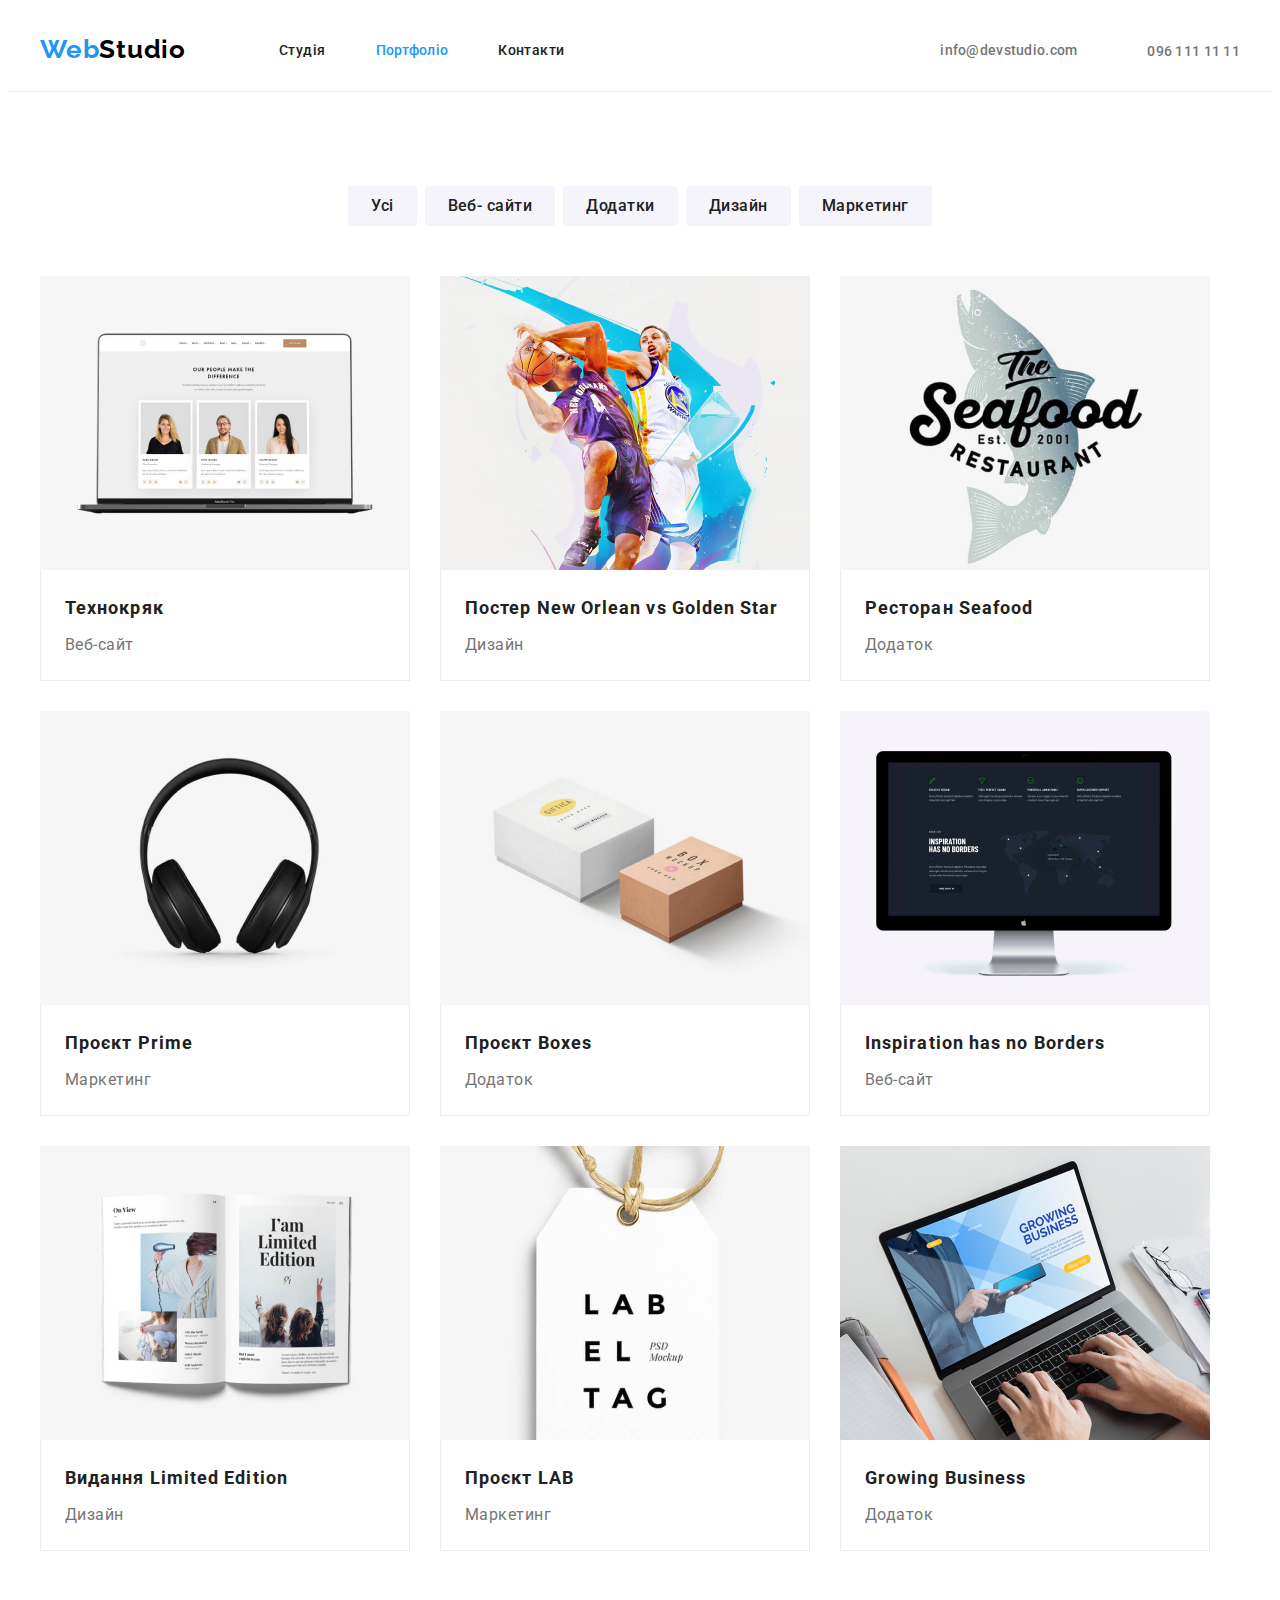
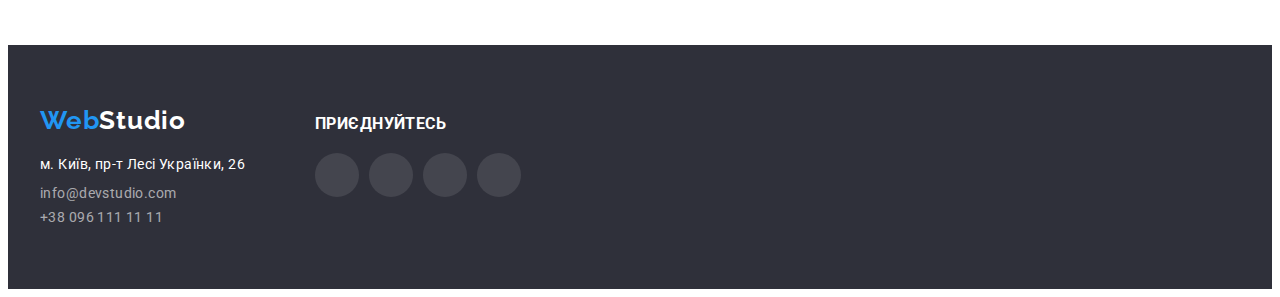
==== commit 82da59ba: "summary required" ====
--- a/portfolio.html
+++ b/portfolio.html
@@ -52,8 +52,7 @@
                     <a class="link-tel" href="tel:+380961111111"><svg class="tel-icon" width="10" height="16">
                         <use href="./images/icons.svg#icon-smartphone">
                         </use>
-                    </svg>
-                    >096 111 11 11</a>
+                    </svg>096 111 11 11</a>
                 </li>
             </ul>
         </div>
--- a/css/styles.css
+++ b/css/styles.css
@@ -14,7 +14,6 @@
     /* Інше */
 }
 
-
 /* Стилі для index.html */
 body {
     color: var(--main-txt-color);
@@ -45,19 +44,13 @@
 }
 
 
-
-
 .header-box {
     display: flex;
     width: 1200px;
     padding-right: 15px;
     padding-left: 15px;
     align-items: center;
-
-
-}
-
-
+}
 
 .link-header {
     color: black;
@@ -76,13 +69,10 @@
     color: var(--accent-color);
     margin-top: 0;
     margin-bottom: 0;
-
 }
 
 .list {
-
-    margin: 0;
-
+    margin: 0;
 }
 
 ul {
@@ -102,8 +92,6 @@
 
 .nav {
     margin-right: auto;
-
-
 }
 
 .nav-list {
@@ -111,7 +99,6 @@
     gap: 50px;
     padding: 0;
     align-items: center;
-
 }
 
 
@@ -122,9 +109,6 @@
     font-size: 14px;
     line-height: calc(16/14);
     letter-spacing: 0.02em;
-
-
-
 }
 
 
@@ -132,7 +116,6 @@
     display: block;
     margin-top: 32px;
     margin-bottom: 32px;
-
 }
 
 
@@ -141,8 +124,6 @@
     display: flex;
     align-items: center;
     gap: 50px;
-
-
 }
 
 .nav,
@@ -151,7 +132,6 @@
     font-weight: 500;
     display: block;
     align-items: baseline;
-
 }
 
 .current {
@@ -161,8 +141,6 @@
     font-size: 14px;
     line-height: calc(16/14);
     letter-spacing: 0.02em;
-
-
 }
 
 .nav .link:hover,
@@ -170,9 +148,6 @@
     color: var(--accent-color);
 
 }
-
-
-
 
 .link-mail:hover,
 .link-mail:focus,
@@ -190,11 +165,9 @@
     padding: 32px 0;
 }
 
-
 .link-tel:hover {
     color: var(--accent-color);
 }
-
 .link-tel {
     color: var(--main-txt-color);
     font-weight: 500;
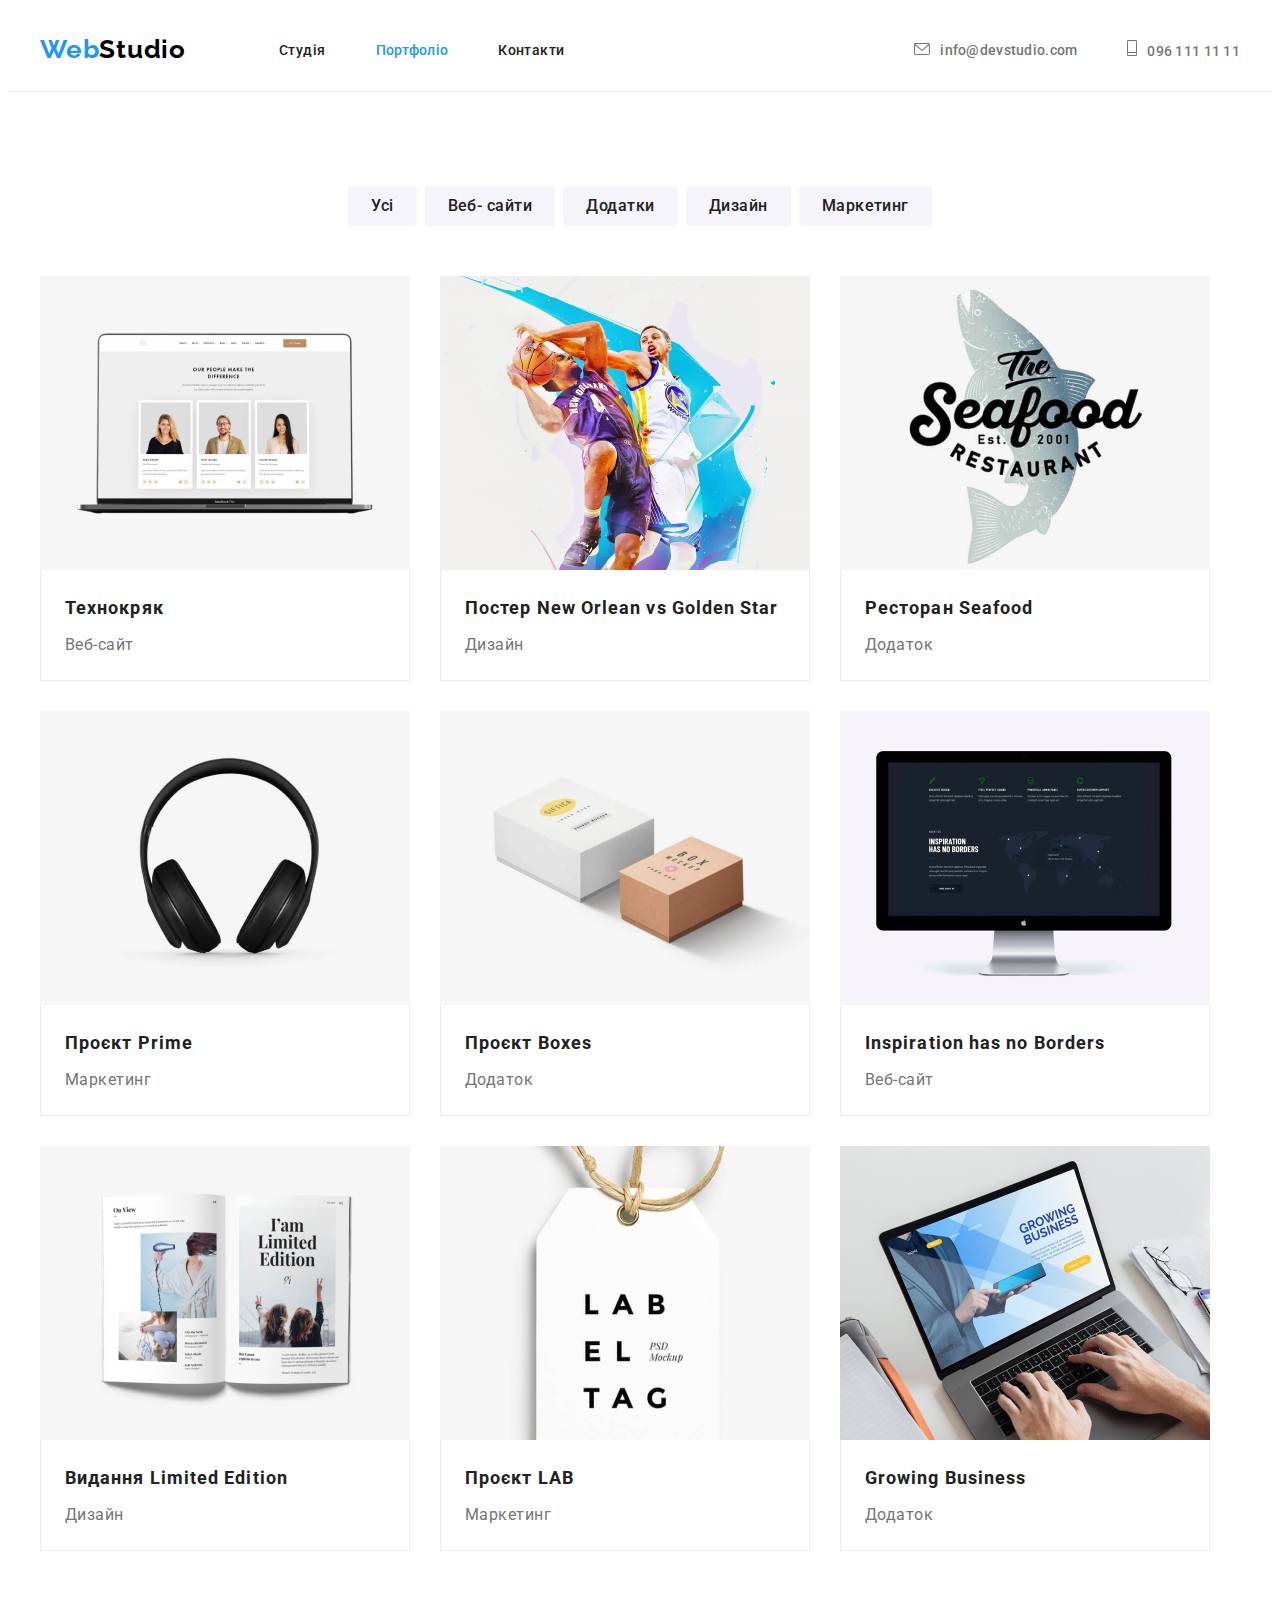
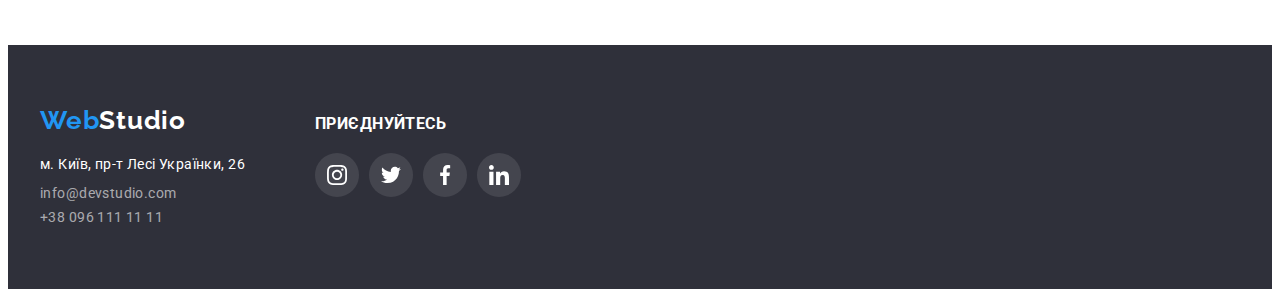
==== commit 9c5d393d: "Update portfolio.html" ====
--- a/portfolio.html
+++ b/portfolio.html
@@ -44,13 +44,13 @@
             <ul class="list-contacts">
                 <li class="contacts">
                     <a class="link-mail" class="mail" href="mailto:info@devstudio.com"><svg class="mail-icon" width="16" height="12">
-                        <use href="./images/icons.svg#icon-envelope">
+                        <use href="./Images/icons.svg#icon-envelope">
                         </use>
                     </svg>info@devstudio.com</a>
                 </li>
                 <li class="contacts">
                     <a class="link-tel" href="tel:+380961111111"><svg class="tel-icon" width="10" height="16">
-                        <use href="./images/icons.svg#icon-smartphone">
+                        <use href="./Images/icons.svg#icon-smartphone">
                         </use>
                     </svg>096 111 11 11</a>
                 </li>
@@ -178,31 +178,31 @@
                     <li class="social-item">
                         <a class="social-link-f" href="" width="44" , height="44">
                             <svg class="footer-icon" width="20" , height="20">
-                                <use href="./images/icons.svg#icon-instagram">
-                                </use>
-                            </svg>
-                        </a>
-                    </li>
-                    <li class="social-item">
-                        <a class="social-link-f" href="" width="44" , height="44">
-                            <svg class="footer-icon" width="20" , height="20">
-                                <use href="./images/icons.svg#icon-twitter">
-                                </use>
-                            </svg>
-                        </a>
-                    </li>
-                    <li class="social-item">
-                        <a class="social-link-f" href="" width="44" , height="44">
-                            <svg class="footer-icon" width="20" , height="20">
-                                <use href="./images/icons.svg#icon-facebook">
-                                </use>
-                            </svg>
-                        </a>
-                    </li>
-                    <li class="social-item">
-                        <a class="social-link-f" href="" width="44" , height="44">
-                            <svg class="footer-icon" width="20" , height="20">
-                                <use href="./images/icons.svg#icon-linkedin">
+                                <use href="./Images/icons.svg#icon-instagram">
+                                </use>
+                            </svg>
+                        </a>
+                    </li>
+                    <li class="social-item">
+                        <a class="social-link-f" href="" width="44" , height="44">
+                            <svg class="footer-icon" width="20" , height="20">
+                                <use href="./Images/icons.svg#icon-twitter">
+                                </use>
+                            </svg>
+                        </a>
+                    </li>
+                    <li class="social-item">
+                        <a class="social-link-f" href="" width="44" , height="44">
+                            <svg class="footer-icon" width="20" , height="20">
+                                <use href="./Images/icons.svg#icon-facebook">
+                                </use>
+                            </svg>
+                        </a>
+                    </li>
+                    <li class="social-item">
+                        <a class="social-link-f" href="" width="44" , height="44">
+                            <svg class="footer-icon" width="20" , height="20">
+                                <use href="./Images/icons.svg#icon-linkedin">
                                 </use>
                             </svg>
                         </a>
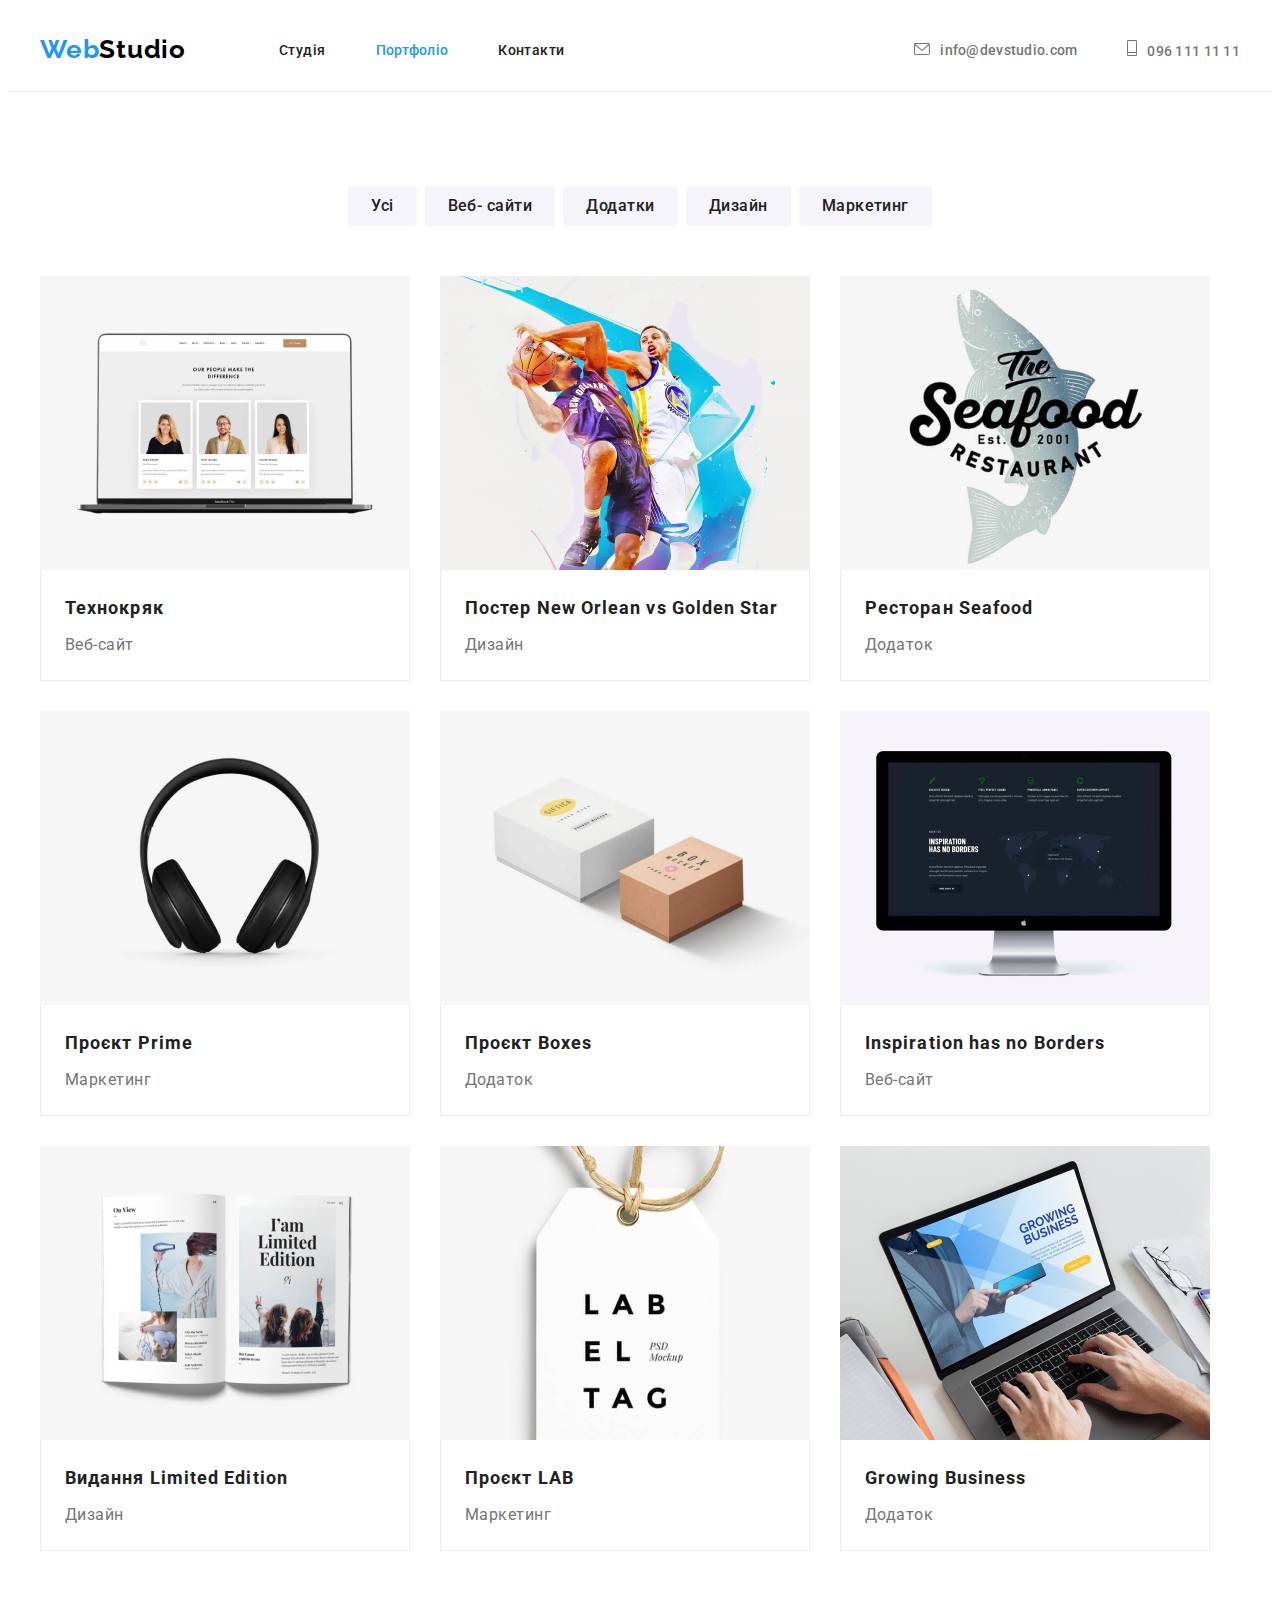
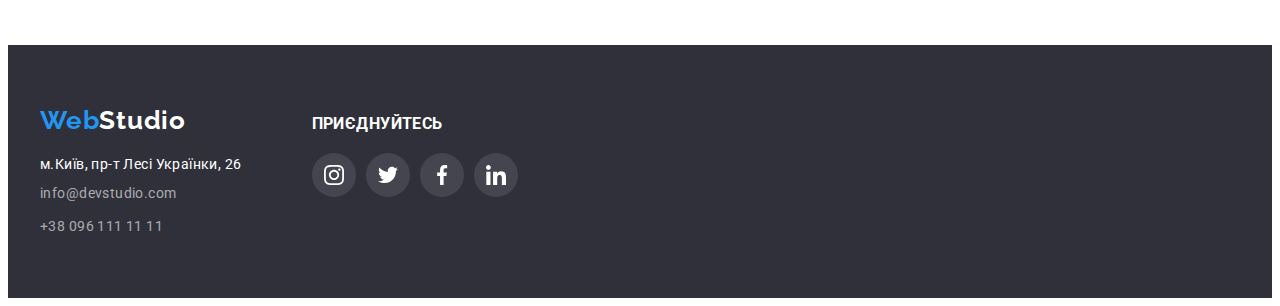
==== commit d1aa48b8: "Summary required" ====
--- a/portfolio.html
+++ b/portfolio.html
@@ -159,14 +159,15 @@
                 <a class="footer-link" href="">
                     <span class="logo">Web</span><span class="tail">Studio</span></a>
                 <address>
-                    <p class="paragraph">м. Київ, пр-т Лесі Українки, 26</p>
                     <ul class="footer-list">
-                        <li class="footer-item">
-                            <a class="link-footer" href="mailto:info@devstudio.com">info@devstudio.com</a>
+                        <li class="link-footer-address"><a class="link-footer-address"
+                                href="https://www.google.com/maps/place/%D0%B1%D1%83%D0%BB.+%D0%9B%D0%B5%D1%81%D0%B8+%D0%A3%D0%BA%D1%80%D0%B0%D0%B8%D0%BD%D0%BA%D0%B8,+26,+%D0%9A%D0%B8%D0%B5%D0%B2,+02000/@50.4265807,30.5383858,17z/data=!3m1!4b1!4m5!3m4!1s0x40d4cf0e033ecbe9:0x57a4dffefec77da0!8m2!3d50.4265807!4d30.5383858">м.Київ,
+                                пр-т Лесі Українки, 26</a></li>
+                        <li class="link-footer-item">
+                            <a class="link-footer-item" href="mailto:info@devstudio.com">info@devstudio.com</a>
                         </li>
-                        <li class="footer-item">
-                            <a class="link-footer" href="tel:+380961111111">+38 096 111 11 11</a>
-    
+                        <li class="link-footer-item">
+                            <a class="link-footer-item" href="tel:+380961111111">+38 096 111 11 11</a>
                         </li>
                     </ul>
                 </address>
--- a/css/styles.css
+++ b/css/styles.css
@@ -538,7 +538,45 @@
     margin: 0;
     margin-bottom: 9px;
 }
-
+.link-footer {
+    display: block;
+    color: var(--add-color);
+    text-decoration: none;
+    font-size: 14px;
+    line-height: calc(24/14);
+    margin-bottom: 9px;
+}
+
+.link-footer-address {
+    text-decoration: none;
+    color: var(--txt-color);
+    margin-bottom: 9px;
+
+}
+
+.link-footer-address:hover,
+.link-footer-address:focus {
+    color: var(--accent-color);
+    text-decoration: none;
+}
+
+.link-footer-item {
+    color: var(--add-color);
+    text-decoration: none;
+    font-size: 14px;
+    line-height: calc(24/14);
+    margin-bottom: 9px
+}
+
+.link-footer-item:hover,
+.link-footer-item:focus {
+    color: var(--accent-color);
+    text-decoration: none;
+}
+
+.link-footer-item:last-child {
+    margin-bottom: 0px;
+}
 
 
 .link-footer:hover,
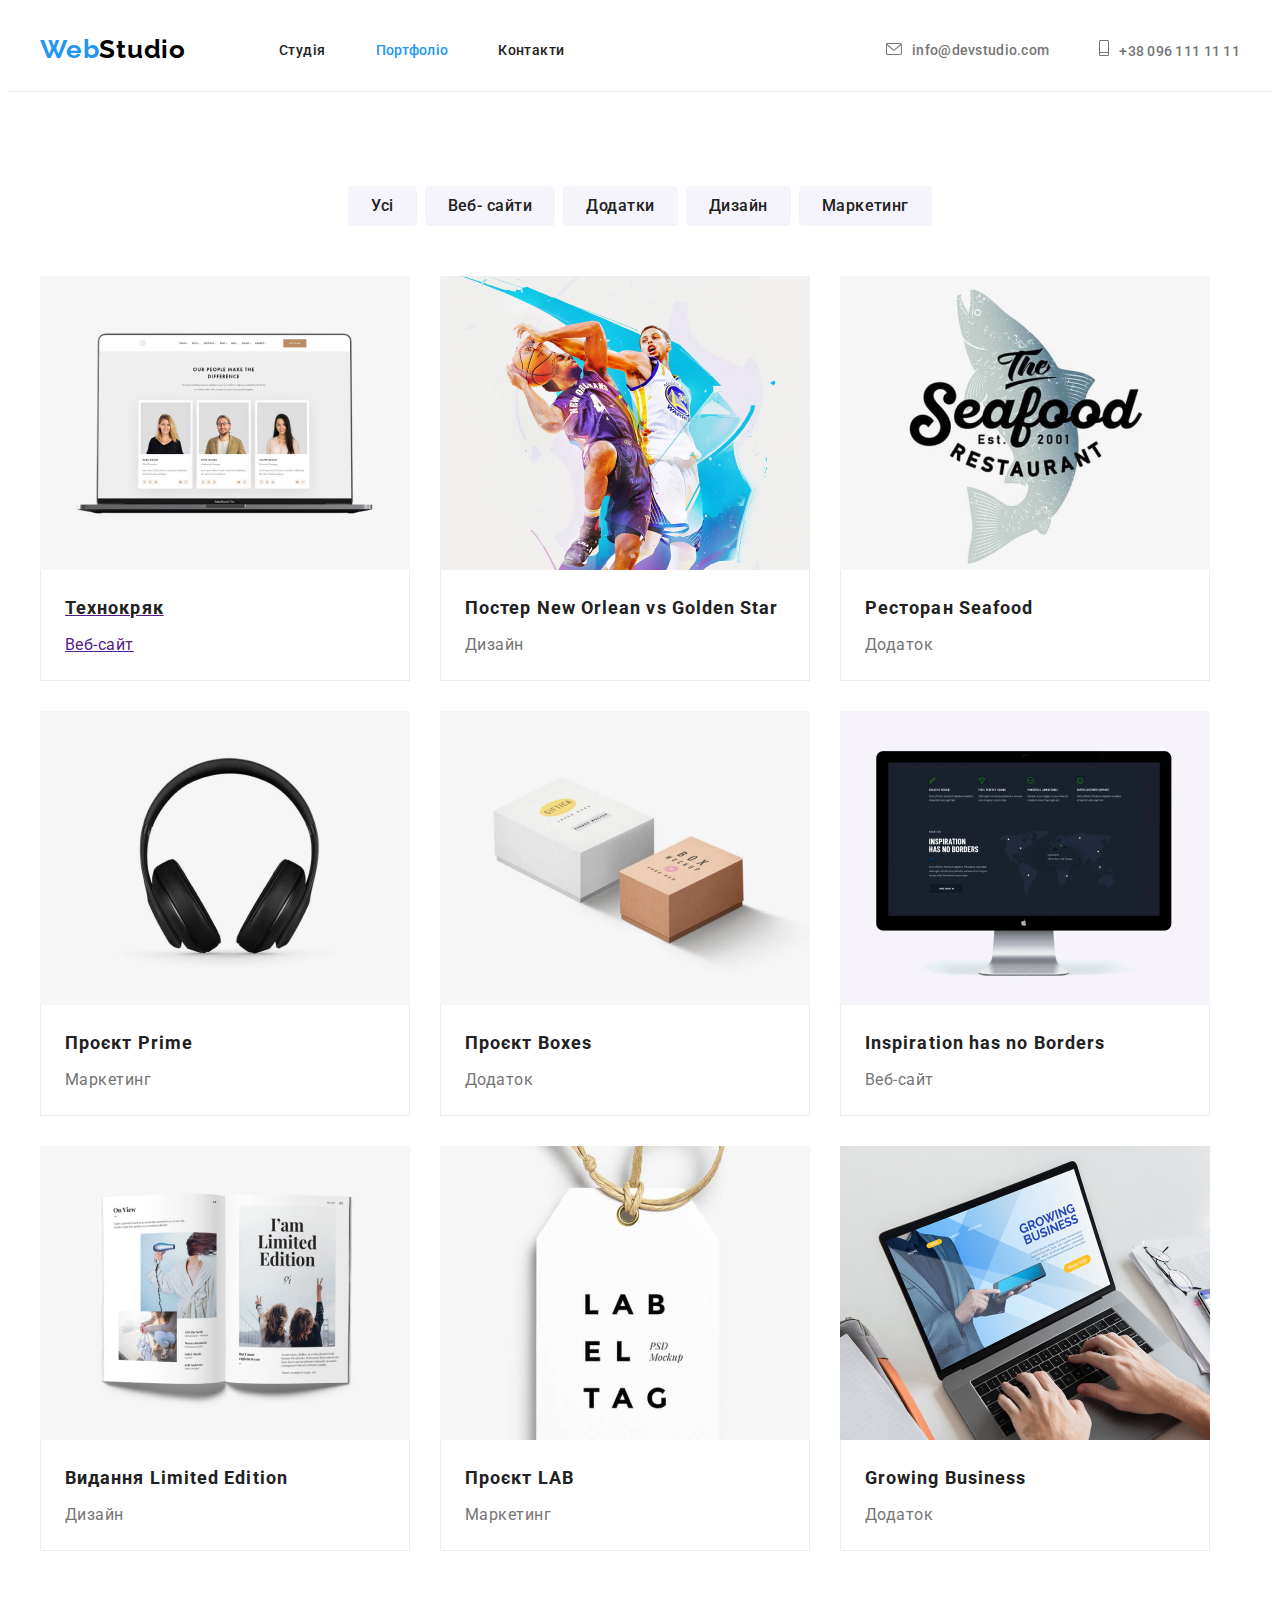
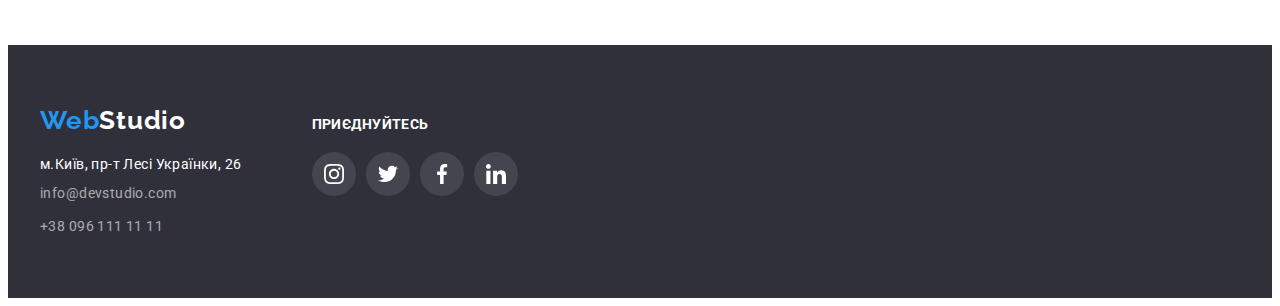
==== commit 95f99b4c: "Summary required" ====
--- a/portfolio.html
+++ b/portfolio.html
@@ -52,7 +52,7 @@
                     <a class="link-tel" href="tel:+380961111111"><svg class="tel-icon" width="10" height="16">
                         <use href="./Images/icons.svg#icon-smartphone">
                         </use>
-                    </svg>096 111 11 11</a>
+                    </svg>+38 096 111 11 11</a>
                 </li>
             </ul>
         </div>
@@ -75,12 +75,14 @@
 
                 <ul class="flex-container">
                     <li class="flex-element">
+                        <a class="element" href="">
                         <img class="flex-item" src="./Images/imagesbody/images portfolio/img web.jpg" alt="Технокряк"
                             width="370"></img>
                         <div class="description">
                             <h2 class="pr-title">Технокряк</h2>
                             <p class="subtext">Веб-сайт</p>
                         </div>
+                    </a>
                     </li>
                     <li class="flex-element">
                         <img class="flex-item" src="./Images/imagesbody/images portfolio/img design.jpg" alt="Постер"
--- a/css/styles.css
+++ b/css/styles.css
@@ -46,9 +46,6 @@
 
 .header-box {
     display: flex;
-    width: 1200px;
-    padding-right: 15px;
-    padding-left: 15px;
     align-items: center;
 }
 
@@ -131,7 +128,6 @@
     color: var(--header-color);
     font-weight: 500;
     display: block;
-    align-items: baseline;
 }
 
 .current {
@@ -157,6 +153,8 @@
 }
 
 .link-mail {
+    display:flex;
+    align-items:center;
     color: var(--main-txt-color);
     text-decoration: none;
     font-weight: 500;
@@ -169,6 +167,8 @@
     color: var(--accent-color);
 }
 .link-tel {
+    display:flex;
+    align-items:center;
     color: var(--main-txt-color);
     font-weight: 500;
     line-height: calc(16/14);
@@ -338,16 +338,12 @@
 .section-work {
 
     padding-top: 0;
-    padding-bottom: 94px;
-
-
 }
 
 /* Наша команда */
 .section-about {
     background-color: var(--add-bg-color);
-    margin-top: 0;
-    margin-bottom: 0;
+    
 }
 
 .container-team {
@@ -452,7 +448,6 @@
 }
 
 .client-title {
-
     font-weight: 700;
     font-size: 36px;
     line-height: calc(42/36);
@@ -578,28 +573,6 @@
     margin-bottom: 0px;
 }
 
-
-.link-footer:hover,
-.link-footer:focus {
-    color: var(--accent-color);
-    text-decoration: none;
-}
-
-.link-footer {
-    display: block;
-    color: var(--add-color);
-    text-decoration: none;
-    font-size: 14px;
-    line-height: calc(24/14);
-
-
-}
-
-
-.footer-item :not(:nth-last-child) {
-    margin-bottom: 9px;
-}
-
 .social {
     margin-left: 70px;
 
@@ -609,6 +582,13 @@
     text-transform: uppercase;
     margin: 0;
     margin-bottom: 20px;
+    font-family: 'Roboto';
+    font-style: normal;
+    font-weight: 700;
+    font-size: 14px;
+    line-height: calc(16/14);
+    letter-spacing: 0.03em;
+
 }
 
 .social-link-f {
@@ -675,24 +655,24 @@
 
 }
 
-.flex-element {
-    width: 370px;
-}
-
-.flex-element:nth-child(3n) {
-    margin-right: 0px;
-}
-
-.flex-element:nth-last-child(-n+3) {
-    margin-bottom: 0;
-}
-
-.flex-element:hover {
-
+.element {
+    display:block;
+}
+.element:hover,
+.element :focus {
     box-shadow: 0px 1px 1px rgba(0, 0, 0, 0.12),
         0px 4px 4px rgba(0, 0, 0, 0.06),
         1px 4px 6px rgba(0, 0, 0, 0.16);
 
+
+}
+
+.flex-element:nth-child(3n) {
+    margin-right: 0px;
+}
+
+.flex-element:nth-last-child(-n+3) {
+    margin-bottom: 0;
 }
 
 .flex-item {
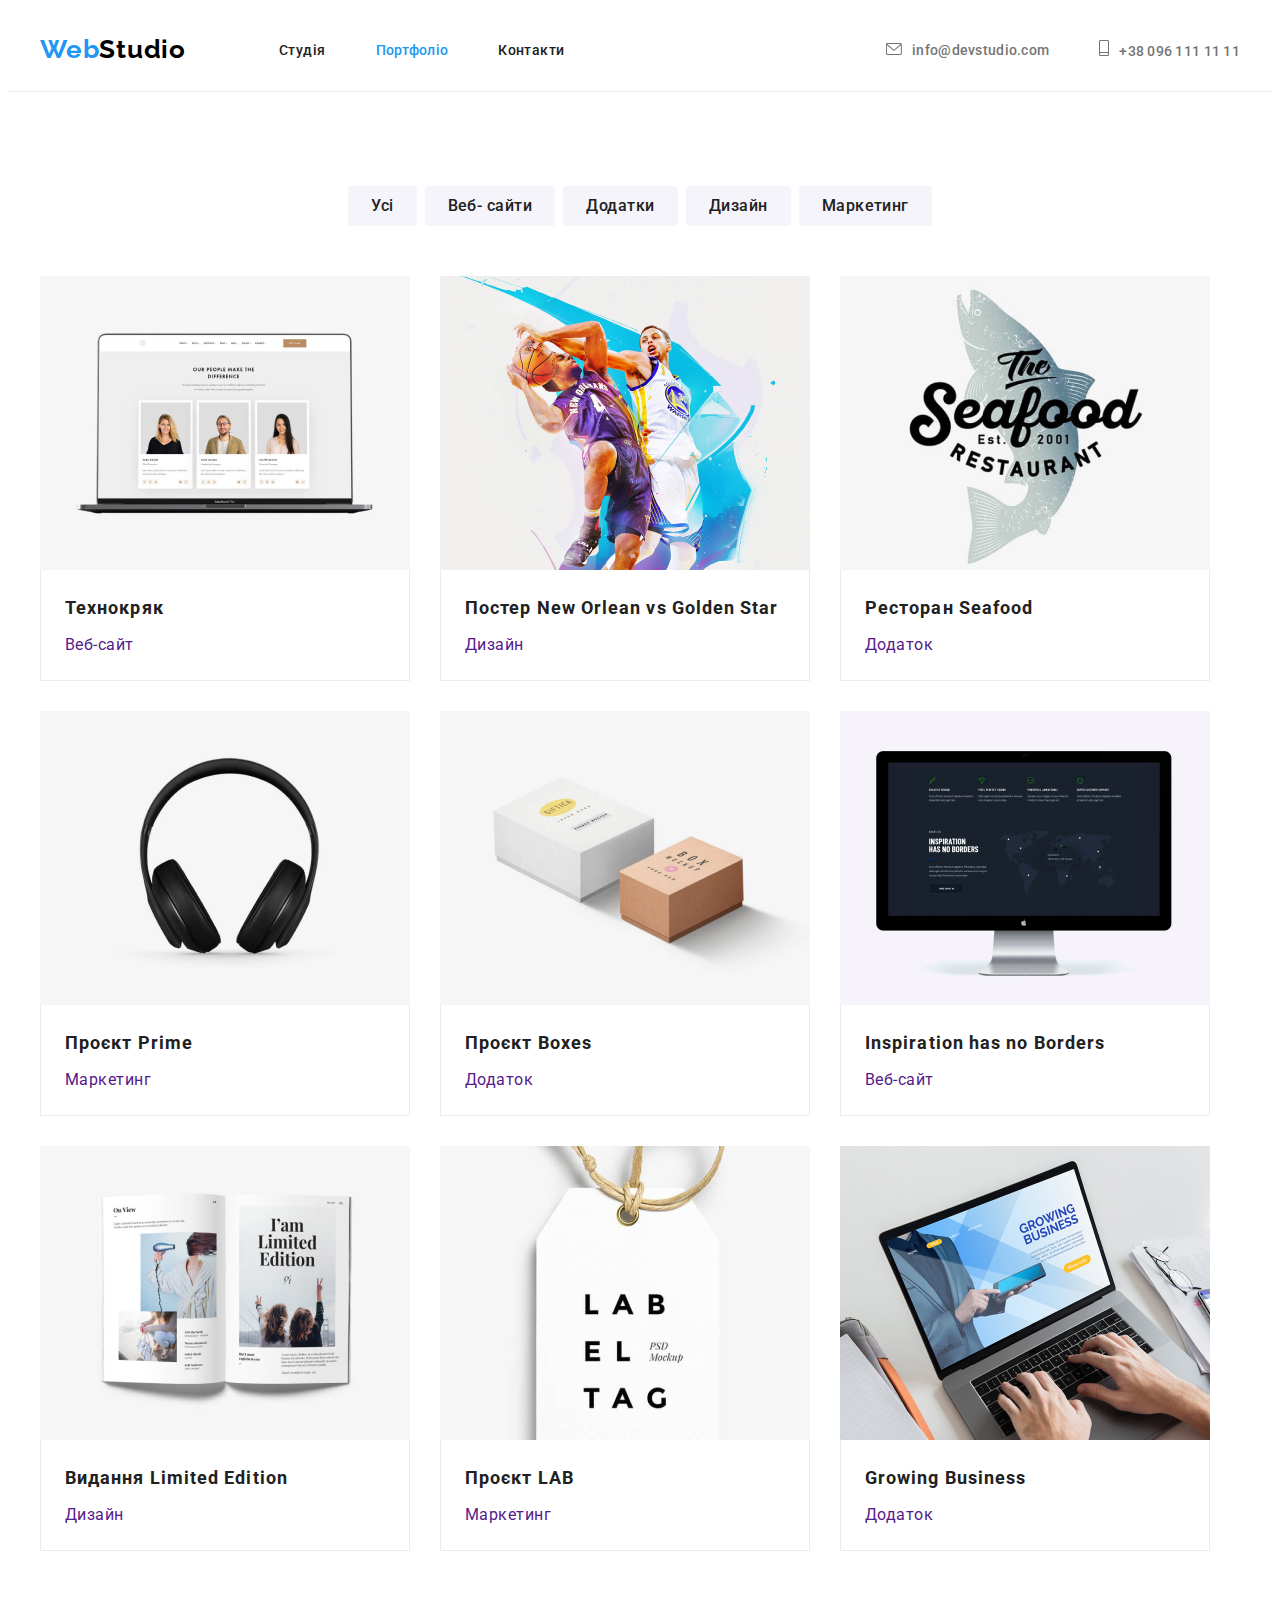
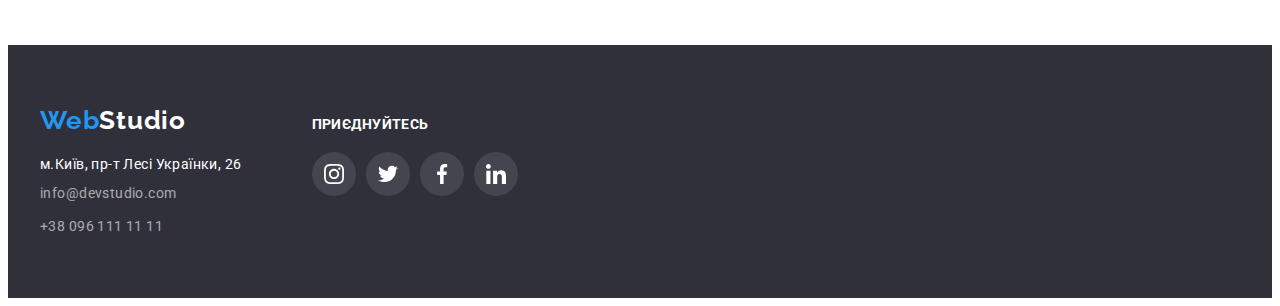
==== commit 2794ba57: "Summary required" ====
--- a/portfolio.html
+++ b/portfolio.html
@@ -85,68 +85,84 @@
                     </a>
                     </li>
                     <li class="flex-element">
+                        <a class="element" href="">
                         <img class="flex-item" src="./Images/imagesbody/images portfolio/img design.jpg" alt="Постер"
                             width="370"></img>
                         <div class="description">
                             <h2 class="pr-title">Постер New Orlean vs Golden Star</h2>
                             <p class="subtext">Дизайн</p>
                         </div>
-                    </li>
-                    <li class="flex-element">
+                    </a>
+                    </li>
+                    <li class="flex-element">
+                        <a class="element" href="">
                         <img class="flex-item" src="./Images/imagesbody/images portfolio/img addition.jpg"
                             alt="Ресторан Seafood" width="370"></img>
                         <div class="description">
                             <h2 class="pr-title">Ресторан Seafood</h2>
                             <p class="subtext">Додаток</p>
                         </div>
-                    </li>
-                    <li class="flex-element">
+                    </a>
+                    </li>
+                    <li class="flex-element">
+                        <a class="element" href="">
                         <img class="flex-item" src="./Images/imagesbody/images portfolio/img progect prime.jpg"
                             alt="Проєкт Prime" width="370"></img>
                         <div class="description">
                             <h2 class="pr-title">Проєкт Prime</h2>
                             <p class="subtext">Маркетинг</p>
                         </div>
-                    </li>
-                    <li class="flex-element">
+                    </a>
+                    </li>
+                    <li class="flex-element">
+                        <a class="element" href="">
                         <img class="flex-item" src="./Images/imagesbody/images portfolio/img progect boxes.jpg"
                             alt="Проєкт Boxes" width="370"></img>
                         <div class="description">
                             <h2 class="pr-title">Проєкт Boxes</h2>
                             <p class="subtext">Додаток</p>
                         </div>
-                    </li>
-                    <li class="flex-element">
+                    </a>
+                    </li>
+                    <li class="flex-element">
+                        <a class="element" href="">
                         <img class="flex-item" src="./Images/imagesbody/images portfolio/img web2.jpg" alt="монітор"
                             width="370"></img>
                         <div class="description">
                             <h2 class="pr-title">Inspiration has no Borders</h2>
                             <p class="subtext">Веб-сайт</p>
                         </div>
-                    </li>
-                    <li class="flex-element">
+                    </a>
+                    </li>
+                    <li class="flex-element">
+                        <a class="element" href="">
                         <img class="flex-item" src="./Images/imagesbody/images portfolio/img design edition.jpg"
                             alt="журнал" width="370"></img>
                         <div class="description">
                             <h2 class="pr-title">Видання Limited Edition</h2>
                             <p class="subtext">Дизайн</p>
                         </div>
-                    </li>
-                    <li class="flex-element">
+                    </a>
+                    </li>
+                    <li class="flex-element">
+                        <a class="element" href="">
                         <img class="flex-item" src="./Images/imagesbody/images portfolio/img progect lab.jpg"
                             alt="Етикетка" width="370"></img>
                         <div class="description">
                             <h2 class="pr-title">Проєкт LAB</h2>
                             <p class="subtext">Маркетинг</p>
                         </div>
-                    </li>
-                    <li class="flex-element">
+                    </a>
+                    </li>
+                    <li class="flex-element">
+                        <a class="element" href="">
                         <img class="flex-item" src="./Images/imagesbody/images portfolio/img growing business.jpg"
                             alt="лептоп" width="370"></img>
                         <div class="description">
                             <h2 class="pr-title">Growing Business</h2>
                             <p class="subtext">Додаток</p>
                         </div>
+                    </a>
                     </li>
                 </ul>
             </div>
--- a/css/styles.css
+++ b/css/styles.css
@@ -657,6 +657,7 @@
 
 .element {
     display:block;
+    text-decoration:none
 }
 .element:hover,
 .element :focus {
